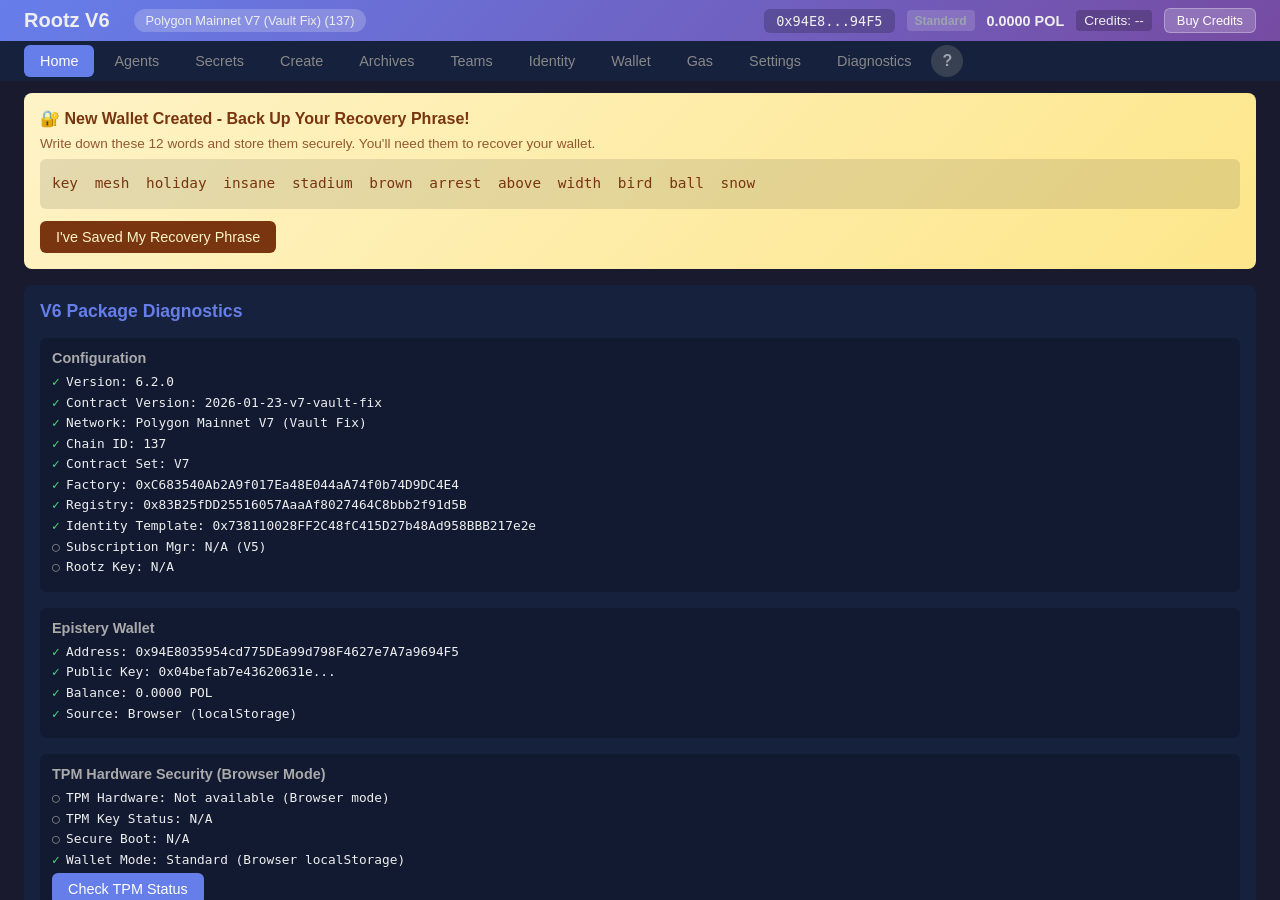
==== taskpane.html @ f6fe9cd7 "Initial deploy — Dashboard V6 build output Vite build from rootz-v6 monorepo. Static files for dashb" ====
<!DOCTYPE html>
<html lang="en">
<head>
  <meta charset="UTF-8">
  <meta name="viewport" content="width=device-width, initial-scale=1.0">
  <title>Rootz V6 Dashboard</title>
  <!-- Office.js for Word Add-in integration -->
  <script src="https://appsforoffice.microsoft.com/lib/1/hosted/office.js"></script>
  <script type="module" crossorigin src="./assets/index-DP-RvSxd.js"></script>
  <link rel="stylesheet" crossorigin href="./assets/index-CRIMobjy.css">
</head>
<body>
  <header id="header">
    <div class="header-content">
      <h1>Rootz V6</h1>
      <div id="network-badge" class="badge">Loading...</div>
      <div id="wallet-info">
        <span id="wallet-address">Not connected</span>
        <span id="wallet-source-badge" class="wallet-source-badge" title="Wallet security mode"></span>
        <span id="wallet-balance"></span>
        <span id="identity-address" class="identity-badge" title="Active Identity Contract"></span>
        <span id="registry-credits" class="registry-credits" title="Registry credits balance">Credits: --</span>
        <button id="buy-credits-btn" class="header-btn" title="Buy 100K credits">Buy Credits</button>
      </div>
    </div>
  </header>

  <nav id="nav">
    <button data-tab="home" class="active">Home</button>
    <button data-tab="agents">Agents</button>
    <button data-tab="secrets">Secrets</button>
    <button data-tab="create">Create</button>
    <button data-tab="archives">Archives</button>
    <button data-tab="teams">Teams</button>
    <button data-tab="identity">Identity</button>
    <button data-tab="wallet">Wallet</button>
    <button data-tab="gas">Gas</button>
    <button data-tab="settings">Settings</button>
    <button data-tab="diagnostics">Diagnostics</button>
    <button data-tab="help" class="help-nav-btn">?</button>
  </nav>

  <main id="content">
    <div id="loading">Initializing...</div>
  </main>

  <!-- Credit Purchase Modal -->
  <div id="credit-modal" class="modal" style="display: none;">
    <div class="modal-backdrop" onclick="document.getElementById('credit-modal').style.display='none'"></div>
    <div class="modal-content">
      <div class="modal-header">
        <h2>Purchase Credits</h2>
        <button class="modal-close" onclick="document.getElementById('credit-modal').style.display='none'">&times;</button>
      </div>
      <div class="modal-body">
        <div id="credit-modal-loading">Loading available tokens...</div>
        <div id="credit-modal-tokens" style="display: none;">
          <div class="token-selector">
            <label>Pay with:</label>
            <select id="credit-token-select">
              <option value="POL">POL (Native)</option>
            </select>
          </div>
          <div class="token-info" id="credit-token-info">
            <div class="token-rate">Rate: <span id="token-rate">--</span> credits per token</div>
            <div class="token-bonus">Bonus: <span id="token-bonus">0%</span></div>
          </div>
          <div class="amount-input">
            <label>Amount:</label>
            <input type="number" id="credit-amount" value="0.1" step="0.01" min="0.01" />
            <span id="credit-amount-symbol">POL</span>
          </div>
          <div class="preview-box" id="credit-preview">
            <div class="preview-row">
              <span>Base credits:</span>
              <span id="preview-base">--</span>
            </div>
            <div class="preview-row bonus">
              <span>Bonus credits:</span>
              <span id="preview-bonus">--</span>
            </div>
            <div class="preview-row total">
              <span>Total credits:</span>
              <span id="preview-total">--</span>
            </div>
          </div>
          <button id="credit-purchase-btn" class="primary full-width">Purchase Credits</button>
          <div id="credit-purchase-status" class="status-message"></div>
        </div>
      </div>
    </div>
  </div>

</body>
</html>
---- assets/index-CRIMobjy.css ----
*{box-sizing:border-box;margin:0;padding:0}html,body{height:100%;overflow:auto}body{font-family:-apple-system,BlinkMacSystemFont,Segoe UI,Roboto,sans-serif;background:#1a1a2e;color:#eee;display:flex;flex-direction:column}header{background:linear-gradient(135deg,#667eea,#764ba2);padding:.5rem 1.5rem;flex-shrink:0}.header-content{display:flex;align-items:center;gap:1.5rem;max-width:1600px;margin:0 auto}header h1{font-size:1.25rem;font-weight:600}.badge{background:#fff3;padding:.25rem .75rem;border-radius:12px;font-size:.8rem}#wallet-info{margin-left:auto;display:flex;gap:.75rem;align-items:center}#wallet-address{font-family:monospace;background:#0003;padding:.25rem .75rem;border-radius:6px;cursor:pointer;font-size:.85rem}#wallet-balance{font-weight:600;font-size:.9rem}.wallet-source-badge{font-size:.75rem;padding:.2rem .5rem;border-radius:4px;font-weight:600}.wallet-source-badge.tpm{background:linear-gradient(135deg,#059669,#10b981);color:#fff}.wallet-source-badge.standard{background:#ffffff26;color:#9ca3af}.identity-badge{display:none;font-size:.75rem;padding:.2rem .5rem;border-radius:4px;color:#818cf8;background:#6366f126;cursor:pointer}.identity-badge.active{display:inline}.registry-credits{font-size:.85rem;padding:.2rem .5rem;border-radius:4px;background:#0003}.registry-credits.has-credits{color:#34d399;background:#22c55e26}.registry-credits.no-credits{color:#fbbf24;background:#fbbf2426}.operating-mode-container{display:flex;align-items:center;gap:.5rem;padding:.25rem .75rem;background:#0003;border-radius:6px;margin-left:1rem}.mode-label{font-size:.75rem;color:#ffffffb3;white-space:nowrap}.mode-select{background:#ffffff26;border:1px solid rgba(255,255,255,.3);color:#fff;padding:.2rem .5rem;border-radius:4px;font-size:.8rem;cursor:pointer;min-width:150px}.mode-select:hover{background:#ffffff40}.mode-select option{background:#1e293b;color:#fff}.mode-notification{position:fixed;top:80px;left:50%;transform:translate(-50%);background:#3b82f6;color:#fff;padding:.75rem 1.5rem;border-radius:8px;font-size:.9rem;box-shadow:0 4px 12px #0000004d;z-index:1000;animation:slideDown .3s ease}.mode-notification.fade-out{opacity:0;transition:opacity .3s ease}@keyframes slideDown{0%{transform:translate(-50%) translateY(-20px);opacity:0}to{transform:translate(-50%) translateY(0);opacity:1}}.header-btn{background:#fff3;border:1px solid rgba(255,255,255,.3);color:#fff;padding:.25rem .75rem;border-radius:6px;cursor:pointer;font-size:.8rem;transition:all .2s}.header-btn:hover{background:#ffffff4d}.header-btn:disabled{opacity:.5;cursor:not-allowed}nav{background:#16213e;padding:.25rem 1.5rem;display:flex;gap:.25rem;flex-shrink:0}nav button{background:transparent;border:none;color:#888;padding:.5rem 1rem;cursor:pointer;border-radius:6px;font-size:.9rem;transition:all .2s}nav button:hover{background:#ffffff1a;color:#fff}nav button.active{background:#667eea;color:#fff}main{flex:1;overflow:auto;padding:.75rem 1.5rem}#loading{text-align:center;padding:2rem;color:#888}.secrets-split-view{display:flex;gap:1rem;height:100%;background:#16213e;border-radius:8px;overflow:hidden}.secrets-list-panel{width:340px;min-width:280px;display:flex;flex-direction:column;border-right:1px solid #333;flex-shrink:0}.secrets-list-header{padding:.75rem 1rem;border-bottom:1px solid #333;display:flex;justify-content:space-between;align-items:center;flex-shrink:0}.secrets-list-header h2{font-size:1rem;color:#667eea;margin:0}.secrets-list-header button{font-size:.75rem;padding:.25rem .5rem}.secrets-filter-bar{display:flex;gap:.4rem;padding:.5rem;border-bottom:1px solid rgba(255,255,255,.1);flex-wrap:wrap;align-items:center}.secrets-search-input{flex:1;min-width:120px;padding:.3rem .5rem;border-radius:4px;border:1px solid rgba(255,255,255,.2);background:#0000004d;color:#e0e0e0;font-size:.8rem}.secrets-search-input::placeholder{color:#fff6}.secrets-filter-select{padding:.3rem .4rem;border-radius:4px;border:1px solid rgba(255,255,255,.2);background:#0000004d;color:#e0e0e0;font-size:.75rem;max-width:130px}.secrets-checkbox-label{display:flex;align-items:center;gap:.25rem;font-size:.75rem;color:#ffffffb3;white-space:nowrap;cursor:pointer}.secrets-checkbox-label input[type=checkbox]{margin:0;cursor:pointer}.secret-row-date{color:#fff6;font-size:.7rem}.secrets-list{flex:1;overflow-y:auto;padding:.5rem}.secret-row{display:flex;align-items:center;padding:.5rem .75rem;margin-bottom:.25rem;background:#0003;border-radius:6px;cursor:pointer;transition:background .15s;gap:.75rem}.secret-row:hover{background:#667eea26}.secret-row.selected{background:#667eea40;border-left:3px solid #667eea}.secret-row-icon{font-size:1.25rem;flex-shrink:0}.secret-row-info{flex:1;min-width:0}.secret-row-name{font-weight:500;font-size:.9rem;white-space:nowrap;overflow:hidden;text-overflow:ellipsis}.secret-row-meta{font-size:.75rem;color:#888;display:flex;gap:.5rem;margin-top:.15rem}.secret-row-type{background:#667eea33;color:#667eea;padding:.1rem .4rem;border-radius:4px;font-size:.65rem;text-transform:uppercase}.secret-row-ipfs{color:#4ade80}.secret-row.team-secret{border-left:3px solid #8b5cf6}.team-badge{display:inline-block;background:linear-gradient(135deg,#8b5cf6,#a855f7);color:#fff;font-size:.6rem;font-weight:600;padding:.1rem .4rem;border-radius:3px;margin-left:.4rem;text-transform:uppercase;vertical-align:middle}.shared-by{color:#a78bfa;font-size:.65rem;margin-left:.3rem}.secret-row.archive-secret{border-left:3px solid #f59e0b}.archive-badge{display:inline-block;background:linear-gradient(135deg,#f59e0b,#d97706);color:#fff;font-size:.6rem;font-weight:600;padding:.1rem .4rem;border-radius:3px;margin-left:.4rem;text-transform:uppercase;vertical-align:middle}.secrets-list-section{margin-bottom:.5rem}.secrets-list-section-header{font-size:.7rem;color:#666;text-transform:uppercase;letter-spacing:.5px;padding:.5rem .5rem .25rem}.secret-detail-panel{flex:1;display:flex;flex-direction:column;overflow:hidden;min-width:0}.secrets-split-view.compact-mode .secrets-list-panel{width:100%;border-right:none}.secrets-split-view.compact-mode .secret-detail-panel,.secrets-split-view.compact-mode.detail-active .secrets-list-panel{display:none}.secrets-split-view.compact-mode.detail-active .secret-detail-panel{display:flex;width:100%}.back-to-list-btn{display:none;background:#667eea33;border:1px solid #667eea;color:#667eea;padding:.35rem .75rem;border-radius:4px;font-size:.75rem;cursor:pointer;margin-right:.5rem}.back-to-list-btn:hover{background:#667eea4d}.secrets-split-view.compact-mode.detail-active .back-to-list-btn{display:inline-flex;align-items:center;gap:.25rem}@media (max-width: 600px){.secrets-split-view{flex-direction:column}.secrets-split-view .secrets-list-panel{width:100%;border-right:none;border-bottom:1px solid #333}.secrets-split-view.detail-active .secrets-list-panel{display:none}.secrets-split-view.detail-active .secret-detail-panel{display:flex}.secrets-split-view.detail-active .back-to-list-btn{display:inline-flex}}.detail-placeholder{display:flex;align-items:center;justify-content:center;height:100%;color:#666;text-align:center;padding:2rem}.detail-placeholder p{font-size:.9rem}.detail-header{padding:.75rem 1rem;border-bottom:1px solid #333;display:flex;justify-content:space-between;align-items:center;flex-shrink:0;background:#0003}.detail-title{font-size:1.1rem;font-weight:600;white-space:nowrap;overflow:hidden;text-overflow:ellipsis}.detail-actions{display:flex;gap:.5rem;flex-shrink:0}.decrypt-btn{background:linear-gradient(135deg,#4ade80,#22c55e);color:#000;border:none;padding:.5rem 1rem;border-radius:6px;font-weight:600;cursor:pointer;font-size:.85rem;transition:transform .2s,box-shadow .2s}.decrypt-btn:hover{transform:translateY(-1px);box-shadow:0 3px 10px #4ade804d}.decrypt-btn:disabled{background:#555;color:#888;cursor:not-allowed;transform:none;box-shadow:none}.detail-content{flex:1;overflow-y:auto;padding:1rem}.decrypted-section{background:#0d0d14;border-radius:6px;margin-bottom:1rem}.decrypted-header{display:flex;justify-content:space-between;align-items:center;padding:.5rem .75rem;background:#4ade801a;border-radius:6px 6px 0 0;border-bottom:1px solid #333}.decrypted-header .status{color:#4ade80;font-size:.85rem}.decrypted-controls{display:flex;gap:.25rem}.decrypted-controls button{background:#ffffff1a;border:none;color:#ccc;padding:.25rem .5rem;border-radius:4px;cursor:pointer;font-size:.75rem;transition:background .15s}.decrypted-controls button:hover{background:#fff3}.decrypted-body{padding:.75rem;max-height:200px;overflow-y:auto;transition:filter .2s}.decrypted-body pre{font-family:SF Mono,Monaco,monospace;font-size:.8rem;white-space:pre-wrap;word-wrap:break-word;margin:0}.decrypted-body.blurred{filter:blur(6px)}.detail-info-grid{display:grid;grid-template-columns:repeat(2,1fr);gap:.5rem;margin-bottom:1rem}.detail-info-item{background:#0003;padding:.5rem .75rem;border-radius:4px}.detail-info-label{font-size:.7rem;color:#888;text-transform:uppercase;margin-bottom:.15rem}.detail-info-value{font-size:.8rem;font-family:monospace;word-break:break-all}.collapsible-section{margin-top:.75rem}.collapsible-header{display:flex;align-items:center;gap:.5rem;padding:.5rem;background:#0003;border-radius:4px;cursor:pointer;font-size:.8rem;color:#888;transition:background .15s}.collapsible-header:hover{background:#0000004d}.collapsible-header .icon{transition:transform .2s}.collapsible-header.open .icon{transform:rotate(90deg)}.collapsible-body{display:none;padding:.75rem;background:#00000026;border-radius:0 0 4px 4px;margin-top:1px}.collapsible-body.open{display:block}.collapsible-body pre{font-size:.7rem;max-height:150px;overflow-y:auto;white-space:pre-wrap;word-wrap:break-word}.team-members-list{display:flex;flex-direction:column;gap:.5rem}.team-member-item{display:flex;align-items:center;gap:.5rem;padding:.4rem .6rem;background:#4caf501a;border-radius:4px;border-left:3px solid #4CAF50}.team-member-item .member-icon{font-size:.9rem}.team-member-item .member-address{font-size:.75rem;color:#b8e6b8;background:transparent;padding:0}.empty-state{text-align:center;padding:2rem;color:#666}.create-secret-panel{background:#16213e;border-radius:8px;padding:1rem;height:100%;overflow-y:auto}.create-secret-panel h2{margin-bottom:1rem;color:#667eea;font-size:1.1rem}.secret-form{max-width:600px}.form-row{display:flex;gap:1rem;margin-bottom:.75rem}.form-row .form-group{flex:1;margin-bottom:0}.form-group{margin-bottom:.75rem}.form-group label{display:block;margin-bottom:.25rem;color:#ccc;font-weight:500;font-size:.85rem}.form-group input,.form-group select,.form-group textarea{width:100%;padding:.5rem;background:#0003;border:1px solid #333;border-radius:6px;color:#eee;font-size:.9rem;font-family:inherit}.form-group textarea{min-height:100px;resize:vertical}.form-group input:focus,.form-group select:focus,.form-group textarea:focus{outline:none;border-color:#667eea}.form-hint{display:block;margin-top:.25rem;color:#666;font-size:.75rem}.input-method-toggle{display:flex;gap:.25rem;margin-bottom:.5rem}.input-method-btn{background:#0003;border:1px solid #333;color:#888;padding:.35rem .75rem;border-radius:6px;cursor:pointer;font-size:.8rem;transition:all .2s}.input-method-btn:hover{border-color:#667eea;color:#ccc}.input-method-btn.active{background:#667eea33;border-color:#667eea;color:#667eea}.form-group input[type=file]{padding:.35rem;background:#0003;border:1px dashed #444;border-radius:6px;cursor:pointer}.form-group input[type=file]:hover{border-color:#667eea}.form-info{background:#667eea1a;border:1px solid rgba(102,126,234,.3);border-radius:6px;padding:.75rem;margin-bottom:1rem;font-size:.85rem}.form-info h4{color:#667eea;margin-bottom:.5rem;font-size:.9rem}.form-info ol{margin:0 0 .5rem 1.25rem;color:#aaa;font-size:.8rem}.form-info li{margin:.15rem 0}.cost-estimate{color:#fbbf24;font-size:.8rem;margin:0}.form-actions{display:flex;gap:.75rem;margin-top:1rem}.creation-progress{background:#0003;border-radius:6px;padding:.75rem;margin-bottom:1rem}.creation-progress.hidden{display:none}.progress-header{font-weight:600;margin-bottom:.5rem;color:#667eea;font-size:.9rem}.progress-steps{margin-bottom:.5rem}.progress-step{display:flex;align-items:center;gap:.4rem;padding:.15rem 0;font-size:.8rem}.progress-step.completed{color:#4ade80}.progress-step.in-progress{color:#667eea}.progress-step.failed{color:#f87171}.progress-step.pending{color:#666}.step-icon{width:1.25rem;text-align:center}.progress-bar{height:6px;background:#0000004d;border-radius:3px;overflow:hidden;margin-bottom:.5rem}.progress-fill{height:100%;background:linear-gradient(90deg,#667eea,#764ba2);transition:width .3s ease;width:0%}.progress-status{font-size:.8rem;color:#888}.creation-result{margin-bottom:1rem}.creation-result.hidden{display:none}.result-success{background:#4ade801a;border:1px solid rgba(74,222,128,.3);border-radius:6px;padding:1rem}.result-success h3{color:#4ade80;margin-bottom:.75rem;font-size:1rem}.result-details{font-size:.85rem}.result-item{display:flex;gap:.75rem;margin:.35rem 0}.result-label{color:#888;min-width:100px}.result-value{color:#ccc;font-family:monospace;word-break:break-all;font-size:.8rem}.result-value a{color:#667eea;text-decoration:none}.result-value a:hover{text-decoration:underline}.result-error{background:#f871711a;border:1px solid rgba(248,113,113,.3);border-radius:6px;padding:1rem}.result-error h3{color:#f87171;margin-bottom:.75rem;font-size:1rem}.error-message{color:#fca5a5;margin-bottom:.75rem;font-size:.85rem}.diagnostics-panel{background:#16213e;border-radius:8px;padding:1rem;height:100%;overflow-y:auto}.diagnostics-panel h2{margin-bottom:1rem;color:#667eea;font-size:1.1rem}.test-section{margin-bottom:1rem;padding:.75rem;background:#0003;border-radius:6px}.test-section h3{margin-bottom:.5rem;font-size:.9rem;color:#aaa}.test-result{display:flex;align-items:center;gap:.4rem;margin:.35rem 0;font-family:monospace;font-size:.8rem}.test-result.pass:before{content:"✓";color:#4ade80}.test-result.fail:before{content:"✗";color:#f87171}.test-result.pending:before{content:"○";color:#888}button.primary{background:#667eea;color:#fff;border:none;padding:.5rem 1rem;border-radius:6px;cursor:pointer;font-size:.9rem}button.primary:hover{background:#5a6fd6}button.primary:disabled{background:#444;cursor:not-allowed}button.secondary{background:transparent;border:1px solid #667eea;color:#667eea;padding:.5rem 1rem;border-radius:6px;cursor:pointer;font-size:.9rem}button.secondary:hover{background:#667eea1a}.mnemonic-backup{background:linear-gradient(135deg,#fef3c7,#fde68a);color:#78350f;padding:1rem;border-radius:8px;margin-bottom:1rem}.mnemonic-backup h3{margin-bottom:.5rem;font-size:1rem}.mnemonic-backup p{margin-bottom:.5rem;opacity:.8;font-size:.85rem}.mnemonic-words{background:#0000001a;padding:.75rem;border-radius:6px;font-family:monospace;font-size:.9rem;word-spacing:.5rem;line-height:1.8;margin-bottom:.75rem}.mnemonic-backup button{background:#78350f;color:#fef3c7}.error{background:#7f1d1d;color:#fca5a5;padding:1rem;border-radius:8px;font-family:monospace;white-space:pre-wrap;font-size:.85rem}.mono{font-family:SF Mono,Monaco,Inconsolata,Roboto Mono,monospace}.loading{text-align:center;padding:1.5rem;color:#888}.truncate{overflow:hidden;text-overflow:ellipsis;white-space:nowrap}.notes-section{margin-top:1rem;border-top:1px solid #333;padding-top:1rem}.notes-header{display:flex;justify-content:space-between;align-items:center;margin-bottom:.75rem}.notes-header h3{font-size:.95rem;color:#667eea;margin:0}.notes-header-actions{display:flex;gap:.5rem}.notes-header-actions button{font-size:.75rem;padding:.25rem .5rem}.notes-list{max-height:300px;overflow-y:auto}.note-item{background:#0003;border-radius:6px;padding:.75rem;margin-bottom:.5rem;border-left:3px solid #667eea}.note-item-header{display:flex;justify-content:space-between;align-items:center;margin-bottom:.5rem}.note-item-meta{font-size:.7rem;color:#888}.note-item-author{font-family:monospace;font-size:.7rem;color:#667eea}.note-item-content{font-size:.85rem;line-height:1.4;white-space:pre-wrap;word-break:break-word}.note-item-files{margin-top:.5rem;padding-top:.5rem;border-top:1px solid #333}.note-file{display:flex;align-items:center;gap:.5rem;font-size:.75rem;color:#4ade80;padding:.25rem 0}.note-file-icon{font-size:.9rem}.add-note-form{background:#0003;border-radius:6px;padding:.75rem;margin-bottom:.75rem}.add-note-form.hidden{display:none}.add-note-form textarea{width:100%;min-height:80px;padding:.5rem;background:#0003;border:1px solid #333;border-radius:6px;color:#eee;font-size:.85rem;font-family:inherit;resize:vertical;margin-bottom:.5rem}.add-note-form textarea:focus{outline:none;border-color:#667eea}.add-note-actions{display:flex;gap:.5rem;justify-content:flex-end}.add-note-actions button{font-size:.8rem;padding:.35rem .75rem}.file-upload-section{margin:.5rem 0}.file-upload-label{display:inline-flex;align-items:center;gap:.35rem;padding:.35rem .75rem;background:#ffffff0d;border:1px dashed #555;border-radius:4px;cursor:pointer;font-size:.8rem;color:#888;transition:all .2s}.file-upload-label:hover{border-color:#667eea;color:#fff;background:#667eea1a}.file-upload-icon{font-size:1rem}.selected-file-info{display:flex;align-items:center;gap:.5rem;margin-top:.35rem;padding:.35rem .5rem;background:#667eea26;border-radius:4px;font-size:.75rem}.selected-file-info.hidden{display:none}.selected-file-name{color:#fff;font-weight:500}.selected-file-size{color:#888}.remove-file-btn{background:none;border:none;color:#f87171;cursor:pointer;padding:0 .25rem;font-size:.9rem;margin-left:auto}.remove-file-btn:hover{color:#f44}.note-file-link{display:flex;align-items:center;gap:.35rem;padding:.35rem .5rem;background:#667eea1a;border-radius:4px;text-decoration:none;color:inherit;transition:all .2s;margin-bottom:.25rem}.note-file-link:hover{background:#667eea33}.note-file-name{color:#fff;font-size:.8rem}.note-file-size{color:#888;font-size:.7rem}.note-file-download{margin-left:auto;color:#667eea;font-size:.9rem}.note-file-description{font-size:.7rem;color:#888;padding-left:1.5rem;margin-bottom:.25rem}.note-item.file-only{border-left:2px solid #667eea}.file-only-badge{background:#667eea33;color:#667eea;padding:.1rem .35rem;border-radius:3px;font-size:.65rem;margin-left:.5rem}.note-item.document-revision{border-left:3px solid #10b981;background:#10b98114}.revision-badge{background:#10b981;color:#000;padding:.15rem .4rem;border-radius:3px;font-size:.65rem;font-weight:600;margin-right:.5rem}.document-revision-info{margin:.5rem 0}.doc-rev-title{font-size:.85rem;font-weight:500;color:#e5e5e5;margin-bottom:.25rem}.doc-rev-details{font-size:.7rem;color:#888;display:flex;gap:.75rem}.document-revision-actions{display:flex;gap:.5rem;margin-top:.5rem}.doc-rev-view-btn,.doc-rev-download-btn{font-size:.7rem;padding:.3rem .6rem;border-radius:4px;cursor:pointer}.doc-rev-view-btn{background:#667eea33;border:1px solid #667eea;color:#667eea}.doc-rev-view-btn:hover{background:#667eea4d}.doc-rev-download-btn{background:#10b981;border:none;color:#000;font-weight:500}.doc-rev-download-btn:hover{background:#059669}.doc-rev-download-btn:disabled{background:#666;color:#999;cursor:not-allowed}.notes-loading{text-align:center;padding:1rem;color:#888;font-size:.85rem}.notes-empty{text-align:center;padding:1rem;color:#666;font-size:.85rem;background:#0000001a;border-radius:6px}.keyvault-info{background:#667eea1a;border:1px solid rgba(102,126,234,.2);border-radius:6px;padding:.5rem .75rem;margin-bottom:.75rem;font-size:.75rem}.keyvault-info-row{display:flex;justify-content:space-between;gap:1rem;color:#aaa}.keyvault-info-label{color:#667eea}.keyvault-selector{display:flex;align-items:center;gap:.5rem;margin-bottom:.5rem;padding-bottom:.5rem;border-bottom:1px solid rgba(102,126,234,.2)}.keyvault-selector-label{color:#667eea;font-weight:500}.keyvault-select{flex:1;background:#0000004d;border:1px solid rgba(102,126,234,.3);border-radius:4px;padding:.25rem .5rem;font-size:.7rem;color:#fff;cursor:pointer}.keyvault-select:hover{border-color:#667eea80}.keyvault-select:focus{outline:none;border-color:#667eea;box-shadow:0 0 0 2px #667eea33}.keyvault-select option{background:#1a1a2e;color:#fff}.keyvault-count{background:#667eea33;color:#667eea;font-size:.65rem;padding:.15rem .4rem;border-radius:10px;white-space:nowrap}.credit-balance-row{align-items:center;margin-top:.25rem;padding-top:.25rem;border-top:1px dashed rgba(102,126,234,.15)}.credit-balance{font-family:monospace;font-weight:500}.credit-balance.credit-ok{color:#34d399}.credit-balance.credit-warning{color:#fbbf24}.credit-balance.credit-low{color:#f87171}.fund-keyvault-btn{background:#22c55e33;color:#22c55e;border:1px solid rgba(34,197,94,.3);border-radius:4px;padding:.1rem .4rem;font-size:.75rem;font-weight:700;cursor:pointer;transition:all .2s ease;margin-left:.5rem}.fund-keyvault-btn:hover{background:#22c55e4d;border-color:#22c55e80}.fund-keyvault-btn:disabled{opacity:.5;cursor:not-allowed}.fund-secret-btn{background:#3b82f633;color:#3b82f6;border-color:#3b82f64d;margin-left:.25rem}.fund-secret-btn:hover{background:#3b82f64d;border-color:#3b82f680}.fund-vault-btn{background:#f9731633;color:#f97316;border-color:#f973164d;margin-left:.25rem}.fund-vault-btn:hover{background:#f973164d;border-color:#f9731680}.create-keyvault-section{text-align:center;padding:1rem;background:#0000001a;border-radius:6px}.create-keyvault-section p{margin-bottom:.75rem;color:#888;font-size:.85rem}.note-version-badge{background:#4ade8033;color:#4ade80;font-size:.65rem;padding:.1rem .4rem;border-radius:4px}.encrypt-file-option{margin-top:.5rem;padding:.5rem;background:#667eea1a;border-radius:6px;border:1px dashed rgba(102,126,234,.3)}.encrypt-file-option.hidden{display:none}.encrypt-checkbox-label{display:flex;align-items:center;gap:.5rem;cursor:pointer;font-size:.85rem;color:#ccc}.encrypt-checkbox-label input[type=checkbox]{width:auto;margin:0;cursor:pointer}.encrypt-checkbox-text{color:#667eea}.encrypt-help{display:inline-flex;align-items:center;justify-content:center;width:16px;height:16px;background:#667eea33;border-radius:50%;font-size:.65rem;color:#667eea;cursor:help}.note-file-link.encrypted{background:#eab30826;border:1px solid rgba(234,179,8,.3)}.note-file-link.encrypted:hover{background:#eab30840}.note-file-encrypted-badge{background:#eab3084d;color:#eab308;font-size:.6rem;padding:.1rem .3rem;border-radius:3px;margin-left:.25rem}.note-file-decrypt{margin-left:auto;color:#eab308;font-size:.75rem}.note-file-link.decrypting{opacity:.7;pointer-events:none}.note-file-link.decrypting .note-file-decrypt{animation:pulse 1s infinite}@keyframes pulse{0%,to{opacity:1}50%{opacity:.4}}.share-btn{background:linear-gradient(135deg,#7c3aed,#5b21b6);color:#fff;border:none;padding:.5rem 1rem;border-radius:.5rem;cursor:pointer;font-size:.875rem;font-weight:500;transition:all .2s}.share-btn:hover{background:linear-gradient(135deg,#8b5cf6,#6d28d9);transform:translateY(-1px)}.link-share-btn{background:linear-gradient(135deg,#0891b2,#0e7490);color:#fff;border:none;padding:.5rem 1rem;border-radius:.5rem;cursor:pointer;font-size:.875rem;font-weight:500;transition:all .2s}.link-share-btn:hover{background:linear-gradient(135deg,#06b6d4,#0891b2);transform:translateY(-1px)}.link-share-btn:disabled{opacity:.6;cursor:not-allowed;transform:none}.modal-overlay{position:fixed;top:0;left:0;right:0;bottom:0;background:#000000b3;display:flex;align-items:center;justify-content:center;z-index:1000;-webkit-backdrop-filter:blur(4px);backdrop-filter:blur(4px)}.modal-content{background:#1e1e2e;border-radius:1rem;max-width:500px;width:90%;max-height:80vh;overflow-y:auto;box-shadow:0 25px 50px -12px #00000080;border:1px solid rgba(255,255,255,.1)}.modal-header{display:flex;justify-content:space-between;align-items:center;padding:1.25rem 1.5rem;border-bottom:1px solid rgba(255,255,255,.1)}.modal-header h2{margin:0;font-size:1.25rem;color:#f3f4f6}.close-modal{background:none;border:none;color:#9ca3af;font-size:1.5rem;cursor:pointer;padding:0;line-height:1}.close-modal:hover{color:#f3f4f6}.share-secret-name{color:#f3f4f6;margin-bottom:.5rem}.share-description{color:#9ca3af;font-size:.875rem;margin-bottom:1.5rem}.share-form label{display:block;color:#d1d5db;font-size:.875rem;margin-bottom:.5rem;margin-top:1rem}.share-form label:first-child{margin-top:0}.share-form input[type=text]{width:100%;padding:.75rem;background:#2d2d3d;border:1px solid #4a4a5a;border-radius:.5rem;color:#f3f4f6;font-family:monospace;font-size:.875rem}.share-form input[type=text]:focus{outline:none;border-color:#7c3aed;box-shadow:0 0 0 2px #7c3aed33}.share-form .hint{color:#6b7280;font-size:.75rem;margin-top:.5rem}.share-options{margin-top:1.25rem;padding:1rem;background:#2d2d3d;border-radius:.5rem}.share-options label{display:flex;align-items:center;gap:.5rem;cursor:pointer;margin:0}.share-options input[type=checkbox]{width:1rem;height:1rem;accent-color:#7c3aed}.write-expiration{margin-top:1rem;padding-top:1rem;border-top:1px solid rgba(255,255,255,.1)}.write-expiration label{display:block;font-size:.875rem;color:#aaa;margin-bottom:.5rem}.write-expiration select{width:100%;padding:.5rem .75rem;background:#1a1a2e;border:1px solid #444;border-radius:.375rem;color:#eee;font-size:.875rem;cursor:pointer}.write-expiration select:focus{border-color:#7c3aed;outline:none}.share-status{margin-top:1.5rem}.share-status .pending{color:#fbbf24;font-size:.875rem}.share-status .success{color:#22c55e}.share-status .error{color:#ef4444}.share-result{background:#2d2d3d;border-radius:.5rem;padding:1rem}.share-result ol{margin:.75rem 0;padding-left:1.5rem;color:#d1d5db;font-size:.875rem}.share-result li{margin-bottom:.5rem}.invite-json{background:#1a1a2a;padding:.75rem;border-radius:.375rem;font-size:.75rem;overflow-x:auto;color:#9ca3af;margin:.75rem 0}.modal-footer{display:flex;gap:1rem;justify-content:flex-end;padding:1rem 1.5rem;border-top:1px solid rgba(255,255,255,.1)}.modal-footer button{padding:.625rem 1.25rem;border-radius:.5rem;font-size:.875rem;font-weight:500;cursor:pointer;transition:all .2s}.modal-footer .secondary{background:transparent;border:1px solid #4a4a5a;color:#d1d5db}.modal-footer .secondary:hover{background:#2d2d3d}.modal-footer .primary{background:linear-gradient(135deg,#7c3aed,#5b21b6);border:none;color:#fff}.modal-footer .primary:hover{background:linear-gradient(135deg,#8b5cf6,#6d28d9)}.modal-footer .primary:disabled{opacity:.5;cursor:not-allowed}.teams-panel{padding:1rem;max-width:900px;height:100%;overflow-y:auto}.teams-panel h2{color:#f3f4f6;margin-bottom:.5rem}.teams-panel .subtitle{color:#9ca3af;margin-bottom:2rem}.teams-section{background:#1e1e2e;border-radius:.75rem;padding:1.25rem;margin-bottom:1.5rem;border:1px solid rgba(255,255,255,.05)}.teams-section h3{color:#f3f4f6;font-size:1rem;margin:0 0 .5rem}.teams-section .section-hint{color:#6b7280;font-size:.8rem;margin:0 0 1rem}.teams-section .placeholder{color:#6b7280;font-style:italic;font-size:.875rem}.teams-section .stats{color:#9ca3af;font-size:.8rem;margin-top:.5rem}.teams-section .hint{color:#6b7280;font-size:.75rem;margin-top:.25rem}.teams-section.collapsible .section-header{display:flex;justify-content:space-between;align-items:center;cursor:pointer;-webkit-user-select:none;user-select:none}.teams-section.collapsible .section-header h3{margin:0}.teams-section.collapsible .toggle-icon{color:#6b7280;font-size:.75rem}.teams-section .section-content{margin-top:1rem}.teams-section .section-content.hidden{display:none}.teams-section .test-group{margin-bottom:1rem;padding:1rem;background:#2d2d3d;border-radius:.5rem}.teams-section .test-group:last-child{margin-bottom:0}.teams-section .test-group p{color:#9ca3af;font-size:.875rem;margin:0 0 .75rem}.team-secret-item{display:flex;align-items:center;gap:1rem;padding:.75rem;background:#2d2d3d;border-radius:.5rem;margin-bottom:.5rem}.team-secret-item .secret-name{color:#f3f4f6;font-weight:500;flex:1}.team-secret-item .secret-role{color:#22c55e;font-size:.75rem;background:#22c55e1a;padding:.25rem .5rem;border-radius:.25rem}.team-secret-item .secret-owner{color:#6b7280;font-size:.75rem;font-family:monospace}.pending-keys-section{margin-bottom:1rem}.pending-keys-section h4{color:#f3f4f6;font-size:.9rem;margin:0 0 .5rem}.response-item,.keys-item{display:flex;align-items:center;justify-content:space-between;gap:1rem;padding:.75rem;background:#2d2d3d;border-radius:.5rem;margin-bottom:.5rem}.response-info,.keys-info{display:flex;flex-direction:column;gap:.25rem;flex:1;min-width:0}.response-from,.keys-from{color:#f3f4f6;font-size:.85rem}.response-secret,.keys-secret{color:#6b7280;font-size:.75rem;font-family:monospace}.send-keys-btn,.decrypt-keys-btn{flex-shrink:0}.identity-panel{padding:1rem;max-width:800px;margin:0 auto;height:100%;overflow-y:auto}.identity-panel h2{color:#a78bfa;margin-bottom:1.5rem}.identity-panel .identity-section{background:#1e1e2e;border-radius:.75rem;padding:1.25rem;margin-bottom:1.5rem;border:1px solid rgba(124,58,237,.2)}.identity-panel .identity-section h3{color:#f3f4f6;font-size:1rem;margin:0 0 1rem;padding-bottom:.5rem;border-bottom:1px solid rgba(124,58,237,.1)}.identity-panel .identity-section h4{color:#9ca3af;font-size:.9rem;margin:1.5rem 0 .75rem}.identity-selector-section{background:linear-gradient(135deg,#7c3aed1a,#8b5cf60d)!important;border:1px solid rgba(124,58,237,.3)!important}.identity-selector-section h3{color:#a78bfa!important}.identity-dropdown{width:100%;padding:.75rem 1rem;background:#2d2d3d;border:1px solid rgba(124,58,237,.3);border-radius:.5rem;color:#f3f4f6;font-size:.875rem;font-family:JetBrains Mono,monospace;cursor:pointer;transition:border-color .2s,box-shadow .2s}.identity-dropdown:hover{border-color:#7c3aed80}.identity-dropdown:focus{outline:none;border-color:#a78bfa;box-shadow:0 0 0 3px #a78bfa26}.identity-dropdown option{background:#2d2d3d;color:#f3f4f6;padding:.5rem}#identity-selector-status{margin-top:.75rem}#identity-selector-status .success{color:#10b981;font-size:.875rem;padding:.5rem;background:#10b9811a;border-radius:.25rem}.identity-info{background:#2d2d3d;border-radius:.5rem;padding:1rem}.identity-info .identity-address,.identity-info .identity-creator,.identity-info .identity-stats{margin-bottom:.5rem;font-size:.875rem}.identity-info .identity-address code{background:#1a1a2a;padding:.25rem .5rem;border-radius:.25rem;font-size:.75rem;color:#a78bfa}.rivet-card{background:#2d2d3d;padding:1rem;border-radius:.5rem;margin-bottom:.75rem;border-left:4px solid #22c55e}.rivet-card.inactive{border-left-color:#facc15;opacity:.7}.rivet-card.current-device{border-left-color:#a78bfa;background:linear-gradient(135deg,#2d2d3d,#3d2d4d)}.rivet-card .rivet-name{font-weight:600;font-size:1rem;color:#f3f4f6;margin-bottom:.25rem}.rivet-card .rivet-address{font-family:monospace;font-size:.75rem;color:#9ca3af;margin-bottom:.5rem}.rivet-card .rivet-address code{background:#1a1a2a;padding:.25rem .5rem;border-radius:.25rem}.rivet-card .rivet-meta{font-size:.75rem;color:#6b7280;margin-bottom:.5rem}.rivet-card .rivet-note{font-size:.75rem;color:#6b7280;font-style:italic;margin:0}.remove-rivet-btn{background:transparent;border:1px solid #f87171;color:#f87171;padding:.375rem .75rem;border-radius:.375rem;cursor:pointer;font-size:.75rem;transition:all .2s}.remove-rivet-btn:hover{background:#f87171;color:#fff}#identity-console{background:#1a1a2a;color:#22c55e;font-family:monospace;font-size:.8rem;padding:1rem;border-radius:.5rem;max-height:200px;overflow-y:auto;min-height:100px}#identity-console div{margin-bottom:.25rem;line-height:1.4}.teams-section .identity-section{background:linear-gradient(135deg,#1e1e2e,#2d2d3d);border:1px solid rgba(124,58,237,.2)}.identity-row{display:flex;align-items:center;gap:.75rem;margin-bottom:.75rem}.identity-row:last-child{margin-bottom:0}.identity-row label{color:#9ca3af;font-size:.8rem;min-width:80px}.identity-row code{flex:1;background:#1a1a2a;padding:.5rem .75rem;border-radius:.375rem;font-size:.75rem;color:#22c55e;overflow:hidden;text-overflow:ellipsis;white-space:nowrap}.identity-row code.pubkey{font-size:.65rem;color:#a78bfa}.copy-btn{background:transparent;border:1px solid #4a4a5a;color:#9ca3af;padding:.375rem .5rem;border-radius:.375rem;cursor:pointer;font-size:.75rem;transition:all .2s}.copy-btn:hover{background:#4a4a5a;color:#f3f4f6}.watch-secret-input{display:flex;gap:.5rem;margin-bottom:.5rem}.watch-secret-input input{flex:1;background:#2d2d3d;border:1px solid #4a4a5a;border-radius:.375rem;padding:.5rem .75rem;color:#f3f4f6;font-family:monospace;font-size:.8rem}.watch-secret-input input:focus{outline:none;border-color:#7c3aed}.watch-result{padding:.5rem 0}.watch-result p{margin:0;font-size:.85rem}.watch-result .error{color:#f87171}.watch-result .success{color:#22c55e}.watch-result .pending{color:#facc15}.watch-result .info{color:#9ca3af}.invite-item{background:#2d2d3d;border:1px solid #4a4a5a;border-radius:.5rem;padding:1rem;margin-bottom:.75rem}.invite-item:last-child{margin-bottom:0}.invite-header{display:flex;justify-content:space-between;align-items:center;margin-bottom:.75rem}.invite-type{font-weight:600;color:#a78bfa}.invite-time{font-size:.75rem;color:#9ca3af}.invite-details{margin-bottom:1rem}.invite-row{display:flex;align-items:center;gap:.5rem;margin-bottom:.5rem;font-size:.85rem}.invite-row:last-child{margin-bottom:0}.invite-row label{color:#9ca3af;min-width:60px}.invite-row code{background:#1a1a2a;padding:.25rem .5rem;border-radius:.25rem;font-size:.75rem;color:#22c55e}.invite-actions{display:flex;gap:.75rem}.invite-actions button{flex:1;padding:.5rem 1rem;border-radius:.375rem;font-size:.85rem;cursor:pointer;transition:all .2s}.accept-invite-btn{background:linear-gradient(135deg,#22c55e,#16a34a);border:none;color:#fff}.accept-invite-btn:hover{transform:translateY(-1px);box-shadow:0 4px 12px #22c55e4d}.reject-invite-btn{background:transparent;border:1px solid #f87171;color:#f87171}.reject-invite-btn:hover{background:#f87171;color:#fff}.json-preview{background:#1a1a2a;border-radius:.5rem;padding:1rem;font-family:monospace;font-size:.75rem;overflow-x:auto;max-height:200px;color:#22c55e;white-space:pre-wrap;word-break:break-all}.modal{position:fixed;top:0;left:0;width:100%;height:100%;z-index:1000;display:flex;align-items:center;justify-content:center}.modal-backdrop{position:absolute;top:0;left:0;width:100%;height:100%;background:#000000b3}.modal-content{position:relative;background:#1e1e2e;border-radius:1rem;width:90%;max-width:480px;max-height:90vh;overflow-y:auto;box-shadow:0 20px 60px #00000080;border:1px solid rgba(255,255,255,.1)}.modal-header{display:flex;justify-content:space-between;align-items:center;padding:1.25rem 1.5rem;border-bottom:1px solid rgba(255,255,255,.1);background:linear-gradient(135deg,#667eea,#764ba2);border-radius:1rem 1rem 0 0}.modal-header h2{margin:0;font-size:1.25rem;font-weight:600}.modal-close{background:none;border:none;color:#fff;font-size:1.75rem;cursor:pointer;opacity:.8;line-height:1}.modal-close:hover{opacity:1}.modal-body{padding:1.5rem}.token-selector{margin-bottom:1.25rem}.token-selector label{display:block;font-size:.85rem;color:#aaa;margin-bottom:.5rem}.token-selector select{width:100%;padding:.75rem 1rem;font-size:1rem;background:#2a2a3e;border:1px solid rgba(255,255,255,.1);border-radius:.5rem;color:#fff;cursor:pointer}.token-selector select:focus{outline:none;border-color:#667eea}.token-info{display:flex;gap:1.5rem;padding:.75rem 1rem;background:#667eea1a;border-radius:.5rem;margin-bottom:1.25rem;font-size:.9rem}.token-rate,.token-bonus{color:#aaa}.token-rate span,.token-bonus span{color:#22c55e;font-weight:600}.amount-input{margin-bottom:1.25rem}.amount-input label{display:block;font-size:.85rem;color:#aaa;margin-bottom:.5rem}.amount-input input{width:calc(100% - 60px);padding:.75rem 1rem;font-size:1.25rem;background:#2a2a3e;border:1px solid rgba(255,255,255,.1);border-radius:.5rem 0 0 .5rem;color:#fff}.amount-input input:focus{outline:none;border-color:#667eea}.amount-input span{display:inline-block;width:60px;padding:.75rem .5rem;font-size:1rem;background:#3a3a4e;border:1px solid rgba(255,255,255,.1);border-left:none;border-radius:0 .5rem .5rem 0;text-align:center;color:#aaa}.preview-box{background:#2a2a3e;border-radius:.5rem;padding:1rem;margin-bottom:1.25rem}.preview-row{display:flex;justify-content:space-between;padding:.5rem 0;font-size:.9rem;color:#aaa}.preview-row span:last-child{color:#fff;font-weight:500}.preview-row.bonus span:last-child{color:#22c55e}.preview-row.total{border-top:1px solid rgba(255,255,255,.1);margin-top:.5rem;padding-top:.75rem;font-size:1.1rem}.preview-row.total span:last-child{color:#667eea;font-weight:700}.full-width{width:100%;padding:1rem;font-size:1rem}.status-message{margin-top:1rem;padding:.75rem 1rem;border-radius:.5rem;font-size:.9rem;text-align:center}.status-message.success{background:#22c55e33;color:#22c55e;border:1px solid rgba(34,197,94,.3)}.status-message.error{background:#ef444433;color:#ef4444;border:1px solid rgba(239,68,68,.3)}.status-message.pending{background:#eab30833;color:#eab308;border:1px solid rgba(234,179,8,.3)}.status-message.info{background:#3b82f633;color:#60a5fa;border:1px solid rgba(59,130,246,.3)}.status-message:empty{display:none}.success-details{text-align:left}.success-details p{margin:.25rem 0}.success-details code{background:#0000004d;padding:.1rem .4rem;border-radius:3px;font-family:monospace;font-size:.85rem}.success-details .warning-note{color:#fbbf24;font-size:.8rem;font-style:italic;margin-top:.5rem}.error-details{text-align:left}.error-details p{margin:.25rem 0}.error-details code{background:#0000004d;padding:.1rem .4rem;border-radius:3px;font-family:monospace;font-size:.85rem}.section-description{color:#9ca3af;font-size:.85rem;margin-bottom:1rem;line-height:1.5}.key-status{padding:.75rem 1rem;border-radius:.5rem;margin-bottom:1rem;font-size:.9rem}.key-status.success{background:#22c55e26;border:1px solid rgba(34,197,94,.3);color:#22c55e}.key-status.warning{background:#eab30826;border:1px solid rgba(234,179,8,.3);color:#eab308}.pubkey-preview{display:block;margin-top:.5rem;font-size:.75rem;background:#0003;padding:.375rem .5rem;border-radius:.25rem;color:#a78bfa}.device-key-card{background:#2d2d3d;padding:.75rem 1rem;border-radius:.5rem;margin-bottom:.5rem;border-left:3px solid #4a4a5a}.device-key-card.current-device{border-left-color:#a78bfa;background:linear-gradient(135deg,#2d2d3d,#3d2d4d)}.device-key-card .device-name{font-weight:600;font-size:.9rem;color:#f3f4f6;margin-bottom:.25rem}.device-key-card .device-address{font-family:monospace;font-size:.75rem;color:#9ca3af;margin-bottom:.375rem}.device-key-card .device-address code{background:#1a1a2a;padding:.25rem .5rem;border-radius:.25rem}.device-key-card .device-key-status{font-size:.75rem}.device-key-card .key-registered{color:#22c55e}.device-key-card .key-missing{color:#fbbf24}.gas-preview{background:#16213e;border:1px solid rgba(102,126,234,.3);border-radius:8px;padding:1rem;margin-bottom:1rem}.gas-preview.hidden{display:none}.gas-preview h4{color:#667eea;margin:0 0 .75rem;font-size:.95rem}.gas-preview-loading{color:#888;font-size:.85rem;text-align:center;padding:.5rem}.gas-preview-success{font-size:.85rem}.gas-preview-error{background:#f871711a;border:1px solid rgba(248,113,113,.3);border-radius:6px;padding:.75rem}.gas-preview-error .error-icon{font-size:1.2rem;margin-right:.5rem}.gas-preview-error .error-message{color:#f87171}.gas-preview-error .blockers-list{margin:.5rem 0 0 1.5rem;padding:0;color:#fca5a5;font-size:.8rem}.gas-preview-refresh{display:flex;align-items:center;gap:.75rem;margin-top:.75rem;padding-top:.75rem;border-top:1px solid rgba(255,255,255,.1)}.gas-preview-refresh button{padding:.4rem .8rem;font-size:.8rem}.gas-preview-refresh .refresh-hint{color:#888;font-size:.75rem;font-style:italic}.gas-alert{display:flex;align-items:flex-start;gap:.75rem;padding:.75rem;border-radius:6px;margin-bottom:.75rem}.gas-alert .alert-icon{font-size:1.5rem;flex-shrink:0}.gas-alert .alert-content{flex:1}.gas-alert .alert-content strong{display:block;margin-bottom:.25rem}.gas-alert .alert-content p{margin:.25rem 0;font-size:.85rem}.gas-alert-warning{background:#fbbf2426;border:1px solid rgba(251,191,36,.4)}.gas-alert-warning strong{color:#fbbf24}.gas-alert-warning p{color:#fcd34d}.gas-alert-critical{background:#ef444433;border:1px solid rgba(239,68,68,.5)}.gas-alert-critical strong{color:#ef4444}.gas-alert-critical p{color:#fca5a5}.gas-value.gas-high{color:#ef4444!important;font-weight:600}.cost-summary{background:#0003;border-radius:6px;padding:.75rem;margin-bottom:.75rem}.cost-row{display:flex;justify-content:space-between;padding:.25rem 0;color:#aaa}.cost-row .cost-value{font-family:monospace;color:#fff}.cost-row.cost-total{border-top:1px solid #333;margin-top:.25rem;padding-top:.5rem;font-weight:600}.cost-row.cost-total .cost-label{color:#667eea}.cost-row.cost-total .cost-value{color:#4ade80}.gas-details{background:#0000001a;border-radius:4px;padding:.5rem .75rem;margin-bottom:.5rem}.gas-row{display:flex;justify-content:space-between;padding:.15rem 0;font-size:.8rem;color:#888}.gas-row .gas-value{font-family:monospace;color:#aaa}.balance-info{display:flex;justify-content:space-between;align-items:center;padding:.5rem .75rem;background:#0003;border-radius:4px;font-size:.8rem;color:#888}.balance-info .balance-ok{color:#4ade80;font-weight:500}.balance-info .balance-error{color:#f87171;font-weight:500}.warnings-list{margin-top:.5rem;padding:.5rem;background:#fbbf241a;border-radius:4px;border-left:3px solid #fbbf24}.warnings-list .warning{display:block;color:#fbbf24;font-size:.75rem;margin-bottom:.25rem}.warnings-list .warning:last-child{margin-bottom:0}.transactions-panel{padding:1rem;max-width:600px;margin:0 auto}.transactions-panel h3{color:#a78bfa;margin-bottom:1.5rem;font-size:1.1rem}.transactions-panel .tx-section{background:#1e1e2e;border-radius:.75rem;padding:1rem;margin-bottom:1rem;border:1px solid rgba(124,58,237,.2)}.transactions-panel .tx-section h4{color:#f3f4f6;font-size:.9rem;margin:0 0 .75rem}.gas-prices{display:flex;gap:1rem;justify-content:space-around;margin-bottom:.5rem}.gas-tier{text-align:center;padding:.5rem 1rem;background:#2d2d3d;border-radius:.5rem;min-width:80px}.gas-tier.highlight{background:#7c3aed33;border:1px solid rgba(124,58,237,.4)}.gas-tier .tier-name{display:block;font-size:.75rem;color:#9ca3af;margin-bottom:.25rem}.gas-tier .tier-price{display:block;font-size:1rem;font-weight:600;color:#f3f4f6}.tx-form{display:flex;gap:.5rem;align-items:center;flex-wrap:wrap}.tx-form label{font-size:.85rem;color:#9ca3af}.tx-form input[type=number]{background:#2d2d3d;border:1px solid #4a4a5a;border-radius:.375rem;padding:.5rem;color:#f3f4f6;width:100px;font-size:.9rem}.tx-form input:focus{outline:none;border-color:#7c3aed}button.danger{background:#dc2626;color:#fff;border:none;padding:.5rem 1rem;border-radius:.375rem;cursor:pointer;font-size:.85rem;transition:background .2s}button.danger:disabled{background:#6b7280;cursor:not-allowed}#cancel-result{margin-top:.75rem}#cancel-result p{font-size:.85rem;margin:.25rem 0}#cancel-result a{color:#a78bfa}.vbuck-panel{height:100%;overflow-y:auto;padding:.5rem}.vbuck-container{max-width:1200px;margin:0 auto;padding:1rem}.vbuck-section{background:#1e1e2f;border-radius:8px;padding:1rem;margin-bottom:1rem}.vbuck-section h3{color:#a78bfa;font-size:1rem;margin:0 0 .75rem;border-bottom:1px solid #333;padding-bottom:.5rem}.vbuck-balance{font-size:2rem;font-weight:700;color:#34d399;margin:.5rem 0}.vbuck-balance.loading{color:#6b7280;font-size:1rem}.credential-badges{display:flex;gap:1rem;flex-wrap:wrap}.credential-badge{display:flex;flex-direction:column;align-items:center;padding:.75rem 1rem;border-radius:8px;background:#2a2a3e;min-width:100px}.credential-badge .label{font-size:.75rem;color:#9ca3af;margin-bottom:.25rem}.credential-badge .status{font-weight:600;font-size:.9rem}.credential-badge.valid .status{color:#34d399}.credential-badge.invalid .status{color:#ef4444}.credential-badge.pending .status{color:#fbbf24}.credential-badge .expiry{font-size:.7rem;color:#6b7280;margin-top:.25rem}.vbuck-form{display:flex;flex-direction:column;gap:.75rem}.vbuck-form .form-row{display:flex;gap:.5rem;align-items:center}.vbuck-form label{min-width:80px;color:#9ca3af;font-size:.85rem}.vbuck-form input[type=text],.vbuck-form input[type=number]{flex:1;padding:.5rem;border:1px solid #333;border-radius:4px;background:#0d0d1a;color:#eee;font-size:.9rem}.vbuck-form input:focus{outline:none;border-color:#a78bfa}.vbuck-form select{padding:.5rem;border:1px solid #333;border-radius:4px;background:#0d0d1a;color:#eee;font-size:.9rem}.demo-controls{display:flex;gap:.5rem;flex-wrap:wrap}.demo-controls button{padding:.5rem 1rem;border:1px solid #333;border-radius:4px;background:#2a2a3e;color:#eee;cursor:pointer;font-size:.85rem;transition:all .2s}.demo-controls button:hover{background:#3a3a4e;border-color:#a78bfa}.demo-controls button.primary{background:#6366f1;border-color:#6366f1}.demo-controls button.primary:hover{background:#4f46e5}.transfer-status{padding:.75rem;border-radius:4px;margin-top:.5rem;font-size:.85rem}.transfer-status.success{background:#22c55e26;color:#34d399;border:1px solid rgba(34,197,94,.3)}.transfer-status.error{background:#ef444426;color:#ef4444;border:1px solid rgba(239,68,68,.3)}.transfer-status.pending{background:#fbbf2426;color:#fbbf24;border:1px solid rgba(251,191,36,.3)}.vbuck-info{background:#6366f11a;border:1px solid rgba(99,102,241,.3);border-radius:8px;padding:1rem;margin-bottom:1rem}.vbuck-info h4{color:#a78bfa;margin:0 0 .5rem;font-size:.9rem}.vbuck-info p{color:#9ca3af;font-size:.85rem;margin:.25rem 0}.vbuck-not-deployed{text-align:center;padding:2rem;color:#9ca3af}.vbuck-not-deployed h3{color:#fbbf24;margin-bottom:.5rem}.vbuck-columns{display:grid;grid-template-columns:1fr 1fr;gap:1rem}@media (max-width: 800px){.vbuck-columns{grid-template-columns:1fr}}.vbuck-credential-issuer .credential-form{display:flex;flex-direction:column;gap:.75rem;margin-bottom:1rem}.vbuck-credential-issuer .form-group{display:flex;flex-direction:column;gap:.25rem}.vbuck-credential-issuer .form-group label{font-size:.8rem;color:#9ca3af}.vbuck-credential-issuer .form-group input,.vbuck-credential-issuer .form-group select{padding:.5rem;border:1px solid #333;border-radius:4px;background:#0d0d1a;color:#eee;font-size:.9rem}.vbuck-credential-issuer .form-group input:focus,.vbuck-credential-issuer .form-group select:focus{outline:none;border-color:#a78bfa}.vbuck-credential-issuer .form-row{display:flex;gap:1rem}.vbuck-credential-issuer .flex-1{flex:1}.credential-info-box{background:#6366f11a;border:1px solid rgba(99,102,241,.3);border-radius:6px;padding:1rem;margin-top:1rem}.credential-info-box h4{color:#a78bfa;margin:0 0 .5rem;font-size:.9rem}.credential-info-box ol{margin:0;padding-left:1.25rem;font-size:.85rem;color:#9ca3af}.credential-info-box li{margin:.25rem 0}#kyc-issue-status .success{text-align:left}#kyc-issue-status .success p{margin:.25rem 0}#kyc-issue-status .success code{background:#0000004d;padding:.15rem .4rem;border-radius:3px;font-size:.85rem}#kyc-issue-status .success hr{border:none;border-top:1px solid rgba(255,255,255,.1);margin:.75rem 0}.policy-service-tab{display:flex;flex-direction:column;gap:1.5rem;height:100%;overflow-y:auto;padding:.5rem}.policy-section{background:#1a1a2e;border:1px solid #333;border-radius:8px;padding:1.25rem}.policy-section h3{color:#a78bfa;margin:0 0 1rem;font-size:1.1rem;border-bottom:1px solid #333;padding-bottom:.5rem}.status-panel{display:flex;flex-direction:column;gap:.5rem}.status-row{display:flex;justify-content:space-between;align-items:center;padding:.5rem;background:#0003;border-radius:4px}.status-row .label{color:#9ca3af;font-size:.9rem}.status-row .value{font-family:monospace;font-size:.85rem;color:#eee}.status-badge{padding:.25rem .75rem;border-radius:12px;font-size:.8rem;font-weight:500}.status-badge.trusted{background:#22c55e33;color:#4ade80;border:1px solid rgba(34,197,94,.3)}.status-badge.not-trusted{background:#ef444433;color:#f87171;border:1px solid rgba(239,68,68,.3)}.status-badge.admin{background:#6366f133;color:#a78bfa;border:1px solid rgba(99,102,241,.3)}.status-badge.checking{background:#eab30833;color:#fbbf24;border:1px solid rgba(234,179,8,.3)}.approval-form{display:flex;flex-direction:column;gap:1rem}.approval-form .form-row{display:grid;grid-template-columns:1fr 1fr;gap:1rem}.approval-form .form-group{display:flex;flex-direction:column;gap:.25rem}.approval-form .form-group.full-width{grid-column:span 2}.approval-form label{font-size:.85rem;color:#9ca3af}.approval-form input,.approval-form select,.approval-form textarea{padding:.6rem;border:1px solid #333;border-radius:4px;background:#0d0d1a;color:#eee;font-size:.9rem}.approval-form input:focus,.approval-form select:focus,.approval-form textarea:focus{outline:none;border-color:#a78bfa}.approval-form textarea{min-height:60px;resize:vertical;font-family:inherit}.approval-form button{padding:.75rem 1.5rem;background:linear-gradient(135deg,#6366f1,#8b5cf6);border:none;border-radius:6px;color:#fff;font-weight:500;cursor:pointer;transition:transform .2s,box-shadow .2s}.approval-form button:hover{transform:translateY(-1px);box-shadow:0 4px 12px #6366f14d}.approval-form button:disabled{opacity:.5;cursor:not-allowed;transform:none}.approvals-list{display:flex;flex-direction:column;gap:.75rem}.approval-card{background:#0003;border:1px solid #333;border-radius:6px;padding:1rem}.approval-card .approval-header{display:flex;justify-content:space-between;align-items:center;margin-bottom:.75rem}.approval-card .approval-id{font-family:monospace;font-size:.85rem;color:#a78bfa}.approval-card .approval-status{font-size:.8rem;padding:.2rem .6rem;border-radius:10px}.approval-card .approval-status.active{background:#22c55e33;color:#4ade80}.approval-card .approval-status.expired{background:#ef444433;color:#f87171}.approval-card .approval-status.used{background:#9ca3af33;color:#9ca3af}.approval-card .approval-details{display:grid;grid-template-columns:repeat(2,1fr);gap:.5rem;font-size:.85rem}.approval-card .detail-item{display:flex;flex-direction:column;gap:.1rem}.approval-card .detail-label{color:#6b7280;font-size:.75rem}.approval-card .detail-value{color:#eee;font-family:monospace;word-break:break-all}.wallet-generator{display:flex;flex-direction:column;gap:1rem}.wallet-generator button{padding:.75rem 1.5rem;background:linear-gradient(135deg,#10b981,#059669);border:none;border-radius:6px;color:#fff;font-weight:500;cursor:pointer;transition:transform .2s}.wallet-generator button:hover{transform:translateY(-1px)}.wallet-card{background:#10b9811a;border:1px solid rgba(16,185,129,.3);border-radius:6px;padding:1rem}.wallet-card h4{color:#10b981;margin:0 0 .75rem;font-size:.95rem}.wallet-card .wallet-info{display:flex;flex-direction:column;gap:.5rem}.wallet-card .wallet-field{display:flex;flex-direction:column;gap:.2rem}.wallet-card .wallet-label{color:#6b7280;font-size:.75rem}.wallet-card .wallet-value{font-family:monospace;font-size:.8rem;color:#eee;background:#0000004d;padding:.4rem;border-radius:4px;word-break:break-all}.wallet-card .wallet-value.private-key{color:#fbbf24;filter:blur(4px);transition:filter .2s}.wallet-card .wallet-value.private-key:hover{filter:blur(0)}.wallet-card .wallet-actions{display:flex;gap:.5rem;margin-top:.5rem}.wallet-card .wallet-actions button{flex:1;padding:.5rem;font-size:.85rem}.admin-section{border-color:#ef44444d;background:#ef44440d}.admin-section h3{color:#f87171}.admin-form{display:flex;gap:.75rem;align-items:flex-end}.admin-form .form-group{flex:1;display:flex;flex-direction:column;gap:.25rem}.admin-form label{font-size:.85rem;color:#9ca3af}.admin-form input{padding:.6rem;border:1px solid #333;border-radius:4px;background:#0d0d1a;color:#eee;font-size:.9rem}.admin-form input:focus{outline:none;border-color:#f87171}.admin-form button{padding:.6rem 1.25rem;background:linear-gradient(135deg,#ef4444,#dc2626);border:none;border-radius:4px;color:#fff;font-weight:500;cursor:pointer;white-space:nowrap}.admin-form button:hover{opacity:.9}.trusted-services-list{margin-top:1rem;display:flex;flex-direction:column;gap:.5rem}.trusted-services-list h4{color:#9ca3af;font-size:.9rem;margin:0}.trusted-service-item{display:flex;justify-content:space-between;align-items:center;padding:.5rem .75rem;background:#0003;border-radius:4px;font-family:monospace;font-size:.85rem}.no-approvals{text-align:center;color:#6b7280;padding:2rem;font-size:.9rem}.policy-status-indicator{display:flex;align-items:center;gap:.5rem;padding:.75rem;background:#0003;border-radius:6px;margin-bottom:1rem}.policy-status-indicator .status-dot{width:10px;height:10px;border-radius:50%}.policy-status-indicator .status-dot.connected{background:#4ade80;box-shadow:0 0 8px #4ade8080}.policy-status-indicator .status-dot.disconnected{background:#f87171}.policy-status-indicator .status-text{font-size:.9rem;color:#eee}.transfer-actions{display:flex;gap:.75rem;margin-top:.5rem}.transfer-actions button{flex:1}.form-hint{color:#6b7280;font-size:.75rem;margin-top:.25rem}.approval-valid{color:#4ade80!important}.approval-invalid{color:#f87171!important}.approval-unknown{color:#fbbf24!important}.info-message{background:#6366f11a;border:1px solid rgba(99,102,241,.3);border-radius:6px;padding:1rem}.info-message p{margin:0 0 .5rem;color:#a78bfa}@media (max-width: 600px){.approval-form .form-row{grid-template-columns:1fr}.approval-form .form-group.full-width{grid-column:span 1}.approval-card .approval-details{grid-template-columns:1fr}.admin-form{flex-direction:column;align-items:stretch}.admin-form button{margin-top:.5rem}.transfer-actions{flex-direction:column}}.settings-tab{padding:1.5rem;max-width:800px}.settings-tab h2{font-size:1.5rem;margin-bottom:1.5rem;color:#fff}.settings-section{background:#ffffff0d;border-radius:12px;padding:1.25rem;margin-bottom:1.5rem;border:1px solid rgba(255,255,255,.1)}.settings-section h3{font-size:1rem;font-weight:600;margin-bottom:1rem;color:#fff;padding-bottom:.5rem;border-bottom:1px solid rgba(255,255,255,.1)}.setting-row{display:flex;align-items:center;gap:1rem;margin-bottom:1rem}.setting-row label{font-size:.9rem;color:#aaa;min-width:120px}.network-selector{flex:1;padding:.5rem .75rem;background:#0000004d;border:1px solid rgba(255,255,255,.2);border-radius:6px;color:#fff;font-size:.9rem;cursor:pointer}.network-selector:hover{border-color:#667eea80}.network-selector:focus{outline:none;border-color:#667eea}.network-info{background:#0003;border-radius:8px;padding:1rem;margin:1rem 0}.network-info .info-row{display:flex;justify-content:space-between;padding:.5rem 0;border-bottom:1px solid rgba(255,255,255,.05)}.network-info .info-row:last-child{border-bottom:none}.network-info .label{color:#888;font-size:.85rem}.network-info .value{color:#fff;font-family:monospace;font-size:.85rem}.network-info .value.rpc-url{max-width:300px;overflow:hidden;text-overflow:ellipsis;white-space:nowrap}.network-info a.value{color:#667eea;text-decoration:none}.network-info a.value:hover{text-decoration:underline}#switch-network-btn{margin-top:.5rem}#network-switch-status{margin-top:.75rem;font-size:.85rem}#network-switch-status.info{color:#60a5fa}#network-switch-status.success{color:#34d399}#network-switch-status.error{color:#f87171}.contracts-info{display:flex;flex-direction:column;gap:.5rem}.contract-row{display:flex;align-items:center;gap:.75rem;padding:.5rem .75rem;background:#0003;border-radius:6px}.contract-row .label{color:#888;font-size:.85rem;min-width:140px}.contract-row .value{flex:1;font-family:monospace;font-size:.8rem;color:#fff}.contract-row .value.address{color:#60a5fa}.contract-row.not-deployed .value{color:#666;font-style:italic}.contract-row .copy-btn{padding:.25rem .5rem;font-size:.75rem;background:#667eea33;border:1px solid rgba(102,126,234,.3);border-radius:4px;color:#667eea;cursor:pointer}.contract-row .copy-btn:hover{background:#667eea4d}.app-info .info-row{display:flex;justify-content:space-between;padding:.5rem 0}.app-info .label{color:#888;font-size:.85rem}.app-info .value{color:#fff;font-size:.85rem}.wallet-actions{display:flex;gap:1rem;flex-wrap:wrap}.wallet-actions button{flex:1;min-width:150px}.wallet-actions button.danger{background:#ef444433;border-color:#ef444466;color:#f87171}.wallet-actions button.danger:hover{background:#ef44444d}.warning-text{margin-top:1rem;font-size:.8rem;color:#f59e0b;opacity:.8}.files-tab{padding:1rem;flex:1;min-height:0;display:flex;flex-direction:column;overflow-y:auto}.files-tab .files-header{margin-bottom:1rem}.files-tab .files-header h2{font-size:1.5rem;color:#4ade80;margin-bottom:.25rem}.files-tab .files-header .subtitle{color:#888;font-size:.9rem}.files-info-box{background:#4ade801a;border:1px solid rgba(74,222,128,.3);border-radius:8px;padding:1rem;margin-bottom:1rem}.files-info-box h4{color:#4ade80;margin:0 0 .75rem;font-size:.95rem}.files-info-box ol{margin:0;padding-left:1.25rem;color:#ccc;font-size:.9rem;line-height:1.6}.files-info-box li{margin-bottom:.25rem}.files-info-box strong{color:#4ade80}.channel-actions{display:flex;gap:.75rem;margin-top:1rem}.channel-actions button{flex:1;max-width:300px}.files-channels-section{background:#ffffff08;border:1px solid rgba(255,255,255,.1);border-radius:8px;margin-bottom:1rem;overflow:hidden}.files-channels-section .section-header{display:flex;justify-content:space-between;align-items:center;padding:.75rem 1rem;background:#ffffff0d;border-bottom:1px solid rgba(255,255,255,.1)}.files-channels-section .section-header h3{margin:0;font-size:1rem;color:#4ade80}.files-channels-section .channels-panel{padding:1rem}.files-channels-section .files-info-box{margin-bottom:1rem}.files-channels-section .files-info-box p{margin:0;color:#aaa;font-size:.9rem}.files-channels-section .empty{color:#888;font-style:italic;margin:.5rem 0}.modal-overlay{position:fixed;top:0;left:0;right:0;bottom:0;background:#000000b3;display:flex;align-items:center;justify-content:center;z-index:1000}.modal-dialog{background:#1a1a2e;border:1px solid rgba(255,255,255,.15);border-radius:12px;width:90%;max-width:480px;box-shadow:0 8px 32px #00000080}.modal-header{display:flex;justify-content:space-between;align-items:center;padding:1rem 1.25rem;border-bottom:1px solid rgba(255,255,255,.1)}.modal-header h3{margin:0;color:#4ade80;font-size:1.1rem}.modal-header .close-btn{background:none;border:none;color:#888;font-size:1.5rem;cursor:pointer;padding:0;line-height:1}.modal-header .close-btn:hover{color:#fff}.modal-body{padding:1.25rem}.modal-body .form-group{margin-bottom:1rem}.modal-body .form-group:last-child{margin-bottom:0}.modal-body label{display:block;margin-bottom:.5rem;color:#ccc;font-size:.9rem;font-weight:500}.modal-body input[type=text]{width:100%;padding:.75rem;background:#ffffff0d;border:1px solid rgba(255,255,255,.15);border-radius:6px;color:#fff;font-size:.95rem;font-family:monospace}.modal-body input[type=text]:focus{outline:none;border-color:#4ade80;box-shadow:0 0 0 2px #4ade8033}.modal-body input[type=text]::placeholder{color:#666}.modal-body .hint{display:block;margin-top:.35rem;color:#888;font-size:.8rem}.modal-status{margin-top:1rem;padding:.75rem;border-radius:6px;font-size:.9rem}.modal-status:empty{display:none}.modal-status .info{color:#4ade80}.modal-status .error{color:#f87171}.modal-footer{display:flex;justify-content:flex-end;gap:.75rem;padding:1rem 1.25rem;border-top:1px solid rgba(255,255,255,.1);background:#ffffff05;border-radius:0 0 12px 12px}.modal-footer button{padding:.6rem 1.25rem;border-radius:6px;font-size:.9rem;cursor:pointer;transition:all .2s}.modal-footer button.primary{background:#4ade80;border:none;color:#000;font-weight:600}.modal-footer button.primary:hover:not(:disabled){background:#22c55e}.modal-footer button.primary:disabled{opacity:.6;cursor:not-allowed}.modal-footer button.secondary{background:transparent;border:1px solid rgba(255,255,255,.2);color:#ccc}.modal-footer button.secondary:hover{background:#ffffff0d;border-color:#ffffff4d}button.small{padding:.25rem .5rem;font-size:.8rem}.files-config{background:#ffffff0d;border-radius:8px;padding:.75rem 1rem;margin-bottom:1rem}.files-config .config-row{display:flex;align-items:center;gap:1rem}.files-config label{color:#888;font-size:.9rem}.files-config #files-root-display{font-family:monospace;color:#4ade80;flex:1;overflow:hidden;text-overflow:ellipsis;white-space:nowrap}.files-browser{flex:1;display:flex;flex-direction:column;background:#ffffff08;border-radius:8px;overflow:hidden;margin-bottom:1rem}.browser-toolbar{display:flex;align-items:center;gap:.5rem;padding:.75rem 1rem;background:#ffffff0d;border-bottom:1px solid rgba(255,255,255,.1);flex-wrap:wrap}.browser-toolbar button{padding:.4rem .75rem;font-size:.85rem;background:#ffffff1a;border:1px solid rgba(255,255,255,.2);border-radius:4px;color:#eee;cursor:pointer;transition:background .2s}.browser-toolbar button:hover{background:#fff3}.browser-toolbar .current-path{flex:1;font-family:monospace;color:#888;padding:0 1rem;overflow:hidden;text-overflow:ellipsis;white-space:nowrap}.browser-toolbar .search-box{display:flex;gap:.25rem}.browser-toolbar .search-box input{padding:.4rem .75rem;font-size:.85rem;background:#0000004d;border:1px solid rgba(255,255,255,.2);border-radius:4px;color:#eee;width:150px}.browser-toolbar .search-box input::placeholder{color:#666}.files-list{flex:1;overflow-y:auto;padding:.5rem}.files-list .empty{text-align:center;color:#666;padding:2rem}.files-table{width:100%;border-collapse:collapse}.files-table th{text-align:left;padding:.5rem .75rem;color:#888;font-weight:500;font-size:.8rem;text-transform:uppercase;letter-spacing:.05em;border-bottom:1px solid rgba(255,255,255,.1)}.files-table td{padding:.5rem .75rem;border-bottom:1px solid rgba(255,255,255,.05)}.file-row{transition:background .2s}.file-row:hover{background:#ffffff0d}.file-row.directory .file-name{color:#4ade80}.file-name{display:flex;align-items:center;gap:.5rem}.file-icon{font-size:1.1rem}.file-size,.file-modified{color:#888;font-size:.85rem}.file-actions{text-align:right}.file-actions .action-btn{padding:.25rem .5rem;font-size:.8rem;background:#667eea33;border:1px solid rgba(102,126,234,.3);border-radius:4px;color:#a5b4fc;cursor:pointer;transition:background .2s}.file-actions .action-btn:hover{background:#667eea4d}.file-preview{position:fixed;top:50%;left:50%;transform:translate(-50%,-50%);background:#1a1a2e;border:1px solid rgba(255,255,255,.2);border-radius:12px;width:80%;max-width:800px;max-height:80vh;display:flex;flex-direction:column;box-shadow:0 20px 50px #00000080;z-index:1000}.preview-header{display:flex;justify-content:space-between;align-items:center;padding:1rem;border-bottom:1px solid rgba(255,255,255,.1)}.preview-header span{font-weight:600;color:#4ade80}.preview-header button{background:none;border:none;color:#888;font-size:1.5rem;cursor:pointer;padding:0;line-height:1}.preview-header button:hover{color:#fff}.preview-content{flex:1;overflow:auto;padding:1rem;background:#0003}.preview-content pre{font-family:Consolas,Monaco,monospace;font-size:.85rem;line-height:1.5;white-space:pre-wrap;word-wrap:break-word}.preview-content img{max-width:100%;height:auto;border-radius:4px}.preview-actions{display:flex;gap:.5rem;padding:1rem;border-top:1px solid rgba(255,255,255,.1)}.preview-actions button.danger{background:#ef444433;border-color:#ef444466;color:#f87171}.preview-actions button.danger:hover{background:#ef44444d}.files-activity{background:#ffffff08;border-radius:8px;padding:.75rem 1rem;max-height:150px;overflow:hidden;display:flex;flex-direction:column}.files-activity h3{font-size:.9rem;color:#888;margin-bottom:.5rem}#activity-log{flex:1;overflow-y:auto;font-family:monospace;font-size:.8rem}#activity-log .log-entry{padding:.25rem 0;color:#aaa;border-bottom:1px solid rgba(255,255,255,.05)}#activity-log .log-entry .time{color:#666;margin-right:.5rem}#activity-log .log-entry.error{color:#f87171}.files-channels{margin-bottom:1rem}.files-channels h3{font-size:1rem;color:#888;margin-bottom:.75rem}.channels-list{display:flex;flex-direction:column;gap:.5rem;margin-bottom:1rem}.channel-card{display:flex;align-items:center;gap:1rem;padding:.75rem 1rem;background:#ffffff0d;border:1px solid rgba(255,255,255,.1);border-radius:8px;transition:border-color .2s}.channel-card:hover{border-color:#667eea80}.channel-card.active{border-color:#4ade80;background:#4ade801a}.channel-icon{font-size:1.5rem}.channel-info{flex:1}.channel-name{font-weight:600;color:#eee}.channel-peer{font-size:.8rem;color:#888}.channel-activity{font-size:.75rem;color:#666}.open-channel-btn{padding:.4rem 1rem;background:#667eea33;border:1px solid rgba(102,126,234,.3);border-radius:4px;color:#a5b4fc;cursor:pointer;font-size:.85rem}.open-channel-btn:hover{background:#667eea4d}.delete-channel-btn{padding:.4rem .6rem;background:#ef444433;border:1px solid rgba(239,68,68,.3);border-radius:4px;color:#fca5a5;cursor:pointer;font-size:.85rem}.delete-channel-btn:hover{background:#ef444466}.channel-card .channel-actions{display:flex;gap:.5rem;margin-left:auto;margin-top:0}.pending-section{margin-top:1rem;padding:.75rem 1rem;background:#fbbf241a;border:1px solid rgba(251,191,36,.3);border-radius:8px}.pending-section h4{font-size:.9rem;color:#fbbf24;margin-bottom:.5rem}.pending-item{display:flex;gap:.5rem;align-items:center;font-size:.85rem;padding:.25rem 0}.pending-cmd{background:#fbbf2433;padding:.15rem .5rem;border-radius:4px;color:#fbbf24;font-family:monospace}.pending-path{color:#888;flex:1}.pending-status{color:#fbbf24}.archive-panel{max-width:1400px;margin:0 auto;padding:1.5rem}.archive-header{margin-bottom:1.5rem}.archive-title-row{display:flex;align-items:center;gap:1rem;margin-bottom:.25rem}.archive-header h2{font-size:1.5rem;font-weight:600;margin:0}.archive-subtitle{color:#9ca3af;font-size:.9rem;margin:0}.archive-stats{display:flex;gap:.5rem;font-size:.85rem;color:#9ca3af}.archive-stats .stat-item{color:#34d399}.archive-stats .stat-separator{color:#4b5563}.archive-controls{background:#ffffff08;border:1px solid rgba(255,255,255,.1);border-radius:8px;padding:1rem;margin-bottom:1.5rem}.search-row{display:flex;gap:.5rem;margin-bottom:.75rem}.archive-search-input{flex:1;background:#0000004d;border:1px solid rgba(255,255,255,.15);border-radius:6px;padding:.5rem .75rem;color:#fff;font-size:.9rem}.archive-search-input:focus{outline:none;border-color:#667eea}.archive-search-input::placeholder{color:#6b7280}.advanced-search-panel{background:#0003;border:1px solid rgba(255,255,255,.1);border-radius:6px;padding:.75rem;margin-bottom:.75rem}.advanced-row{display:flex;align-items:center;gap:1rem;margin-bottom:.5rem;flex-wrap:wrap}.advanced-row:last-child{margin-bottom:0}.checkbox-label{display:flex;align-items:center;gap:.5rem;color:#d1d5db;font-size:.85rem;cursor:pointer}.checkbox-label input[type=checkbox]{width:16px;height:16px;accent-color:#667eea}.date-label{color:#9ca3af;font-size:.85rem}.date-input{background:#0000004d;border:1px solid rgba(255,255,255,.15);border-radius:6px;padding:.4rem .5rem;color:#fff;font-size:.85rem}.date-input:focus{outline:none;border-color:#667eea}.search-help{color:#9ca3af;font-size:.8rem;padding-top:.5rem;border-top:1px solid rgba(255,255,255,.08);margin-top:.5rem}.search-help code{background:#ffffff1a;padding:.15rem .4rem;border-radius:3px;font-family:monospace;font-size:.75rem;color:#a5b4fc}#archive-toggle-advanced{padding:.5rem .75rem;font-size:1rem}#archive-toggle-advanced.active{background:#667eea;color:#fff}.filter-row{display:flex;gap:.5rem;flex-wrap:wrap}.filter-select{background:#0000004d;border:1px solid rgba(255,255,255,.15);border-radius:6px;padding:.4rem .75rem;color:#fff;font-size:.85rem;min-width:140px}.filter-select:focus{outline:none;border-color:#667eea}.archive-content{min-height:400px}.archive-loading{text-align:center;padding:3rem;color:#9ca3af}.archive-list{display:grid;grid-template-columns:repeat(auto-fill,minmax(340px,1fr));gap:1rem}.archive-empty{text-align:center;padding:3rem;color:#9ca3af;grid-column:1 / -1}.archive-empty .empty-icon{font-size:3rem;margin-bottom:1rem}.archive-empty h3{color:#e5e7eb;margin-bottom:.5rem}.archive-empty .hint{font-size:.85rem;margin-top:1rem}.archive-card{background:#ffffff08;border:1px solid rgba(255,255,255,.1);border-radius:8px;padding:1rem;cursor:pointer;transition:all .2s}.archive-card:hover{background:#ffffff0f;border-color:#667eea66;transform:translateY(-2px)}.archive-card-header{display:flex;justify-content:space-between;align-items:center;margin-bottom:.5rem;font-size:.8rem}.archive-source{opacity:.7}.archive-source.chain{color:#f59e0b}.archive-source.local{color:#34d399}.archive-date{color:#9ca3af}.archive-card-title{font-size:1rem;font-weight:600;margin:0 0 .5rem;color:#e5e7eb;line-height:1.3;display:-webkit-box;-webkit-line-clamp:2;-webkit-box-orient:vertical;overflow:hidden}.archive-card-meta{display:flex;gap:.5rem;align-items:center;margin-bottom:.5rem;font-size:.8rem}.archive-template{background:#667eea33;color:#a5b4fc;padding:.15rem .5rem;border-radius:4px}.archive-has-transcript{cursor:help}.archive-messages{color:#9ca3af}.archive-score{color:#34d399;font-size:.75rem;margin-left:auto}.archive-matched-in{color:#fbbf24;font-size:.7rem}.archive-card-tags{display:flex;flex-wrap:wrap;gap:.25rem;margin-bottom:.75rem}.archive-tag{background:#ffffff14;color:#d1d5db;padding:.15rem .5rem;border-radius:4px;font-size:.75rem}.archive-tag.more{background:#ffffff0d;color:#9ca3af}.archive-card-preview{font-size:.85rem;color:#9ca3af;line-height:1.4;display:-webkit-box;-webkit-line-clamp:3;-webkit-box-orient:vertical;overflow:hidden}.archive-detail-view{background:#ffffff08;border:1px solid rgba(255,255,255,.1);border-radius:8px}.archive-detail-header{display:flex;justify-content:space-between;align-items:center;padding:1rem 1.5rem;border-bottom:1px solid rgba(255,255,255,.1)}.archive-detail-actions{display:flex;gap:.5rem}.archive-detail-info{padding:1.5rem;border-bottom:1px solid rgba(255,255,255,.1)}.archive-detail-title{font-size:1.25rem;font-weight:600;margin:0 0 1rem;color:#e5e7eb}.archive-detail-meta{display:flex;flex-wrap:wrap;gap:1.5rem;margin-bottom:1rem}.meta-item{display:flex;gap:.5rem;font-size:.85rem}.meta-label{color:#9ca3af}.meta-value{color:#e5e7eb}.meta-value.session-id{font-family:monospace;background:#0000004d;padding:.1rem .4rem;border-radius:4px}.archive-detail-tags{display:flex;flex-wrap:wrap;gap:.5rem}.archive-detail-tabs{display:flex;gap:0;padding:0 1.5rem;border-bottom:1px solid rgba(255,255,255,.1)}.archive-detail-tabs .tab-btn{background:transparent;border:none;color:#9ca3af;padding:.75rem 1.25rem;font-size:.9rem;cursor:pointer;border-bottom:2px solid transparent;transition:all .2s}.archive-detail-tabs .tab-btn:hover{color:#e5e7eb}.archive-detail-tabs .tab-btn.active{color:#667eea;border-bottom-color:#667eea}.archive-detail-body{padding:1.5rem}.archive-tab-pane{min-height:200px}.archive-markdown-content{line-height:1.6;color:#d1d5db}.archive-markdown-content h2{font-size:1.25rem;color:#e5e7eb;margin:1.5rem 0 .75rem;padding-bottom:.5rem;border-bottom:1px solid rgba(255,255,255,.1)}.archive-markdown-content h3{font-size:1.1rem;color:#e5e7eb;margin:1.25rem 0 .5rem}.archive-markdown-content h4{font-size:1rem;color:#e5e7eb;margin:1rem 0 .5rem}.archive-markdown-content p{margin:.75rem 0}.archive-markdown-content ul{margin:.5rem 0;padding-left:1.5rem}.archive-markdown-content li{margin:.25rem 0}.archive-markdown-content code{background:#0006;padding:.15rem .4rem;border-radius:4px;font-family:Monaco,Menlo,Ubuntu Mono,monospace;font-size:.85em;color:#f472b6}.archive-markdown-content pre.code-block{background:#0006;padding:1rem;border-radius:6px;overflow-x:auto;margin:1rem 0}.archive-markdown-content pre.code-block code{background:transparent;padding:0;color:#d1d5db}.archive-markdown-content strong{color:#e5e7eb}.archive-transcript-info{display:flex;justify-content:space-between;align-items:center;margin-bottom:1rem;font-size:.85rem;color:#9ca3af}.transcript-hash{font-family:monospace;background:#0000004d;padding:.2rem .5rem;border-radius:4px}.archive-transcript{background:#0006;padding:1rem;border-radius:6px;overflow-x:auto;font-size:.8rem;line-height:1.5;color:#9ca3af;max-height:500px;overflow-y:auto;white-space:pre-wrap;word-break:break-word}.archive-metadata{display:flex;flex-direction:column;gap:.75rem}.metadata-row{display:flex;gap:1rem;padding:.5rem;background:#0003;border-radius:4px}.metadata-label{color:#9ca3af;min-width:120px;font-size:.85rem}.metadata-value{color:#d1d5db;font-family:monospace;font-size:.85rem;word-break:break-all}.transcript-archives-section{margin-top:2rem;padding:1.5rem;background:#ffffff05;border:1px solid rgba(255,255,255,.08);border-radius:8px}.transcript-archives-section .section-header{display:flex;justify-content:space-between;align-items:center;margin-bottom:1rem}.transcript-archives-section h3{font-size:1rem;font-weight:600;margin:0;color:#e5e7eb}.transcript-summary{display:flex;gap:.75rem;align-items:center;font-size:.85rem;color:#9ca3af;margin-bottom:1rem;padding-bottom:1rem;border-bottom:1px solid rgba(255,255,255,.1)}.transcript-sessions{display:flex;flex-direction:column;gap:.75rem}.transcript-session-card{background:#ffffff08;border:1px solid rgba(255,255,255,.08);border-radius:6px;padding:1rem;transition:border-color .2s,background .2s}.transcript-session-card:hover{border-color:#667eea66;background:#ffffff0d}.session-header{display:flex;align-items:center;gap:.5rem;margin-bottom:.5rem}.session-icon{font-size:1rem}.session-id{font-family:monospace;color:#a5b4fc;font-size:.85rem}.session-id-full{font-family:monospace;color:#a5b4fc;font-size:.85rem;word-break:break-all}.session-date{margin-left:auto;color:#9ca3af;font-size:.8rem}.session-meta{display:flex;gap:.5rem;align-items:center;font-size:.8rem;color:#9ca3af;margin-bottom:.75rem}.session-actions{display:flex;gap:.5rem}.transcript-group{margin-bottom:1.5rem}.group-header{display:flex;align-items:center;gap:.5rem;padding:.75rem;border-radius:6px 6px 0 0;margin-bottom:0}.group-header.local{background:#9333ea26;border:1px solid rgba(147,51,234,.3);border-bottom:none}.group-header.blockchain{background:#22c55e26;border:1px solid rgba(34,197,94,.3);border-bottom:none}.group-icon{font-size:1.1rem}.group-title{font-weight:600;color:#e5e7eb;font-size:.9rem}.group-stats{margin-left:auto;color:#9ca3af;font-size:.8rem}.transcript-group .transcript-sessions{border:1px solid rgba(255,255,255,.1);border-top:none;border-radius:0 0 6px 6px;padding:.75rem}.status-badge{padding:2px 8px;border-radius:12px;font-size:.7rem;font-weight:600;text-transform:uppercase;letter-spacing:.3px}.status-badge.pending{background:#9333ea33;color:#c084fc;border:1px solid rgba(147,51,234,.4)}.status-badge.confirmed{background:#22c55e33;color:#4ade80;border:1px solid rgba(34,197,94,.4)}.transcript-session-card.local{border-left:3px solid rgba(147,51,234,.6)}.transcript-session-card.blockchain{border-left:3px solid rgba(34,197,94,.6)}.transcript-modal{max-width:700px;max-height:80vh;overflow-y:auto}.session-info{margin-bottom:1.5rem}.info-row{display:flex;align-items:center;gap:.75rem;padding:.5rem;background:#0003;border-radius:4px;margin-bottom:.5rem}.info-label{color:#9ca3af;font-size:.85rem;min-width:120px}.info-value{color:#d1d5db;font-size:.85rem;flex:1}.copy-btn{padding:.25rem .5rem;font-size:.75rem;background:#ffffff1a;border:none;border-radius:4px;color:#9ca3af;cursor:pointer}.copy-btn:hover{background:#fff3;color:#e5e7eb}.chunks-section,.content-section{margin-top:1.5rem}.chunks-section h4,.content-section h4{font-size:.9rem;font-weight:600;color:#e5e7eb;margin:0 0 .75rem}.chunks-list{display:flex;flex-direction:column;gap:.5rem}.chunk-item{display:flex;justify-content:space-between;align-items:center;padding:.5rem .75rem;background:#0003;border-radius:4px}.chunk-info{display:flex;gap:1rem;align-items:center;font-size:.85rem}.chunk-index{font-weight:600;color:#a5b4fc}.chunk-size{color:#9ca3af}.chunk-status{padding:.15rem .5rem;border-radius:4px;font-size:.75rem}.chunk-status.confirmed{background:#34d39933;color:#34d399}.chunk-status.pending{background:#fbbf2433;color:#fbbf24}.tx-link{color:#667eea;font-size:.8rem;text-decoration:none}.content-preview{margin-bottom:1rem}.transcript-content{background:#0006;padding:1rem;border-radius:6px;max-height:300px;overflow-y:auto;font-size:.8rem;line-height:1.5;color:#9ca3af;white-space:pre-wrap;word-break:break-word}.blockchain-notice,.no-content-notice{padding:1rem;background:#667eea1a;border:1px solid rgba(102,126,234,.3);border-radius:6px;color:#d1d5db}.blockchain-notice p,.no-content-notice p{margin:0 0 .5rem}.blockchain-notice p:last-child,.no-content-notice p:last-child{margin-bottom:0}.secret-address{font-family:monospace;font-size:.85rem;color:#a5b4fc}.archive-empty.small{padding:1rem;text-align:center}.archive-empty.small p{margin:.25rem 0}.transcript-search-section{margin-top:2rem;padding:1.5rem;background:#ffffff05;border:1px solid rgba(255,255,255,.08);border-radius:8px}.transcript-search-section .section-header{display:flex;justify-content:space-between;align-items:center;margin-bottom:1rem}.transcript-search-section h3{font-size:1rem;font-weight:600;margin:0;color:#e5e7eb}.search-stats{display:flex;gap:1rem;font-size:.8rem;color:#9ca3af}.search-stats .stat-item{padding:.2rem .5rem;background:#667eea1a;border-radius:4px}.search-stats .stat-empty{color:#6b7280;font-style:italic}.search-controls{display:flex;flex-direction:column;gap:.75rem;margin-bottom:1rem}.search-input-group{display:flex;gap:.5rem}.search-input-group .search-input{flex:1;padding:.5rem .75rem;background:#0000004d;border:1px solid rgba(255,255,255,.1);border-radius:6px;color:#fff;font-size:.9rem}.search-input-group .search-input:focus{outline:none;border-color:#667eea}.search-filters{display:flex;gap:.75rem}.search-filter{padding:.4rem .6rem;background:#0000004d;border:1px solid rgba(255,255,255,.1);border-radius:4px;color:#d1d5db;font-size:.8rem}.search-results{min-height:200px}.search-empty,.search-loading,.search-error{padding:2rem;text-align:center;color:#6b7280}.search-error{color:#ef4444}.search-results-header{padding:.5rem 0;margin-bottom:.75rem;border-bottom:1px solid rgba(255,255,255,.1);font-size:.85rem;color:#9ca3af}.search-results-list{display:flex;flex-direction:column;gap:.75rem}.search-result-card{padding:1rem;background:#0003;border:1px solid rgba(255,255,255,.05);border-radius:8px;transition:border-color .2s}.search-result-card:hover{border-color:#667eea4d}.result-header{display:flex;align-items:center;gap:1rem;margin-bottom:.5rem;font-size:.8rem}.result-role{font-weight:600;padding:.15rem .5rem;border-radius:4px}.result-role.human{background:#34d39933;color:#34d399}.result-role.assistant{background:#667eea33;color:#a5b4fc}.result-session{font-family:monospace;color:#9ca3af}.result-time{color:#6b7280;margin-left:auto}.result-content{font-size:.9rem;line-height:1.5;color:#d1d5db;margin-bottom:.75rem}.result-content mark{background:#fbbf244d;color:#fbbf24;padding:0 .15rem;border-radius:2px}.result-tools,.result-files{display:flex;flex-wrap:wrap;gap:.4rem;margin-bottom:.5rem}.tool-badge{padding:.15rem .4rem;background:#8b5cf633;color:#a78bfa;border-radius:4px;font-size:.75rem}.file-badge{padding:.15rem .4rem;background:#34d39933;color:#34d399;border-radius:4px;font-size:.75rem;max-width:150px;overflow:hidden;text-overflow:ellipsis;white-space:nowrap}.file-badge.more{background:#6b728033;color:#9ca3af}.result-session-meta{display:flex;gap:1rem;font-size:.75rem;color:#6b7280;padding-top:.5rem;border-top:1px solid rgba(255,255,255,.05)}.session-result .result-header{margin-bottom:.25rem}.result-session-id{font-family:monospace;font-weight:600;color:#a5b4fc}.error-badge{background:#ef444433;color:#ef4444;padding:.1rem .4rem;border-radius:4px;font-size:.75rem}.result-project{font-size:.85rem;color:#9ca3af;font-family:monospace;margin-bottom:.5rem}.result-summary{font-size:.9rem;color:#d1d5db;margin-bottom:.5rem}.result-stats{display:flex;gap:1rem;font-size:.75rem;color:#6b7280;margin-bottom:.5rem}.result-stats .stat{padding:.1rem .4rem;background:#ffffff0d;border-radius:4px}.result-topics,.result-languages{display:flex;flex-wrap:wrap;gap:.3rem;margin-bottom:.5rem}.topic-badge{padding:.1rem .35rem;background:#fbbf2426;color:#fbbf24;border-radius:4px;font-size:.7rem}.lang-badge{padding:.1rem .35rem;background:#34d39926;color:#34d399;border-radius:4px;font-size:.7rem}.result-files-summary{display:flex;flex-wrap:wrap;gap:.4rem;font-size:.75rem}.file-written{color:#34d399;max-width:200px;overflow:hidden;text-overflow:ellipsis;white-space:nowrap}.more-files{color:#6b7280}.result-actions{margin-top:.75rem;padding-top:.5rem;border-top:1px solid rgba(255,255,255,.05)}.view-transcript-btn{padding:.4rem .8rem;background:linear-gradient(135deg,#667eea33,#764ba233);border:1px solid rgba(102,126,234,.3);border-radius:6px;color:#a5b4fc;font-size:.75rem;cursor:pointer;transition:all .2s}.view-transcript-btn:hover{background:linear-gradient(135deg,#667eea4d,#764ba24d);border-color:#667eea80;color:#c4b5fd}.transcript-modal{display:none}.transcript-modal.open{display:flex;justify-content:center;align-items:center;position:fixed;top:0;left:0;right:0;bottom:0;z-index:9999}.transcript-modal .modal-overlay{position:absolute;top:0;left:0;right:0;bottom:0;background:#000000b3}.transcript-modal-content{position:relative;background:#1a1a2e;border-radius:12px;box-shadow:0 20px 60px #00000080;max-width:90vw;max-height:85vh;width:900px;display:flex;flex-direction:column;border:1px solid rgba(102,126,234,.2)}.transcript-modal-content .modal-header{padding:1rem 1.5rem;border-bottom:1px solid rgba(255,255,255,.1);display:flex;justify-content:space-between;align-items:center}.transcript-modal-content .modal-header h3{font-size:1rem;font-weight:600;color:#a5b4fc;font-family:monospace}.transcript-modal-content .modal-close{background:none;border:none;color:#9ca3af;font-size:1.5rem;cursor:pointer;padding:.25rem .5rem;line-height:1}.transcript-modal-content .modal-close:hover{color:#fff}.transcript-session-modal{position:relative;background:#1a1a2e;border-radius:12px;box-shadow:0 20px 60px #00000080;max-width:90vw;max-height:85vh;width:900px;display:flex;flex-direction:column;border:1px solid rgba(102,126,234,.2);z-index:10000}.transcript-session-modal .modal-header{padding:1rem 1.5rem;border-bottom:1px solid rgba(255,255,255,.1);display:flex;justify-content:space-between;align-items:center}.transcript-session-modal .modal-header h3{font-size:1rem;font-weight:600;color:#a5b4fc}.transcript-session-modal .modal-close{background:none;border:none;color:#9ca3af;font-size:1.5rem;cursor:pointer;padding:.25rem .5rem}.transcript-session-modal .modal-close:hover{color:#fff}.transcript-session-modal .modal-body,.transcript-body{overflow-y:auto;max-height:calc(85vh - 80px);padding:1rem 1.5rem}.transcript-messages{display:flex;flex-direction:column;gap:1rem}.transcript-message{padding:1rem;border-radius:8px;border-left:3px solid transparent}.transcript-message.human{background:#34d3991a;border-left-color:#34d399}.transcript-message.assistant{background:#667eea1a;border-left-color:#667eea}.transcript-message .message-header{display:flex;justify-content:space-between;align-items:center;margin-bottom:.5rem;font-size:.8rem}.transcript-message .message-role{font-weight:600}.transcript-message.human .message-role{color:#34d399}.transcript-message.assistant .message-role{color:#a5b4fc}.transcript-message .message-time{color:#6b7280;font-size:.75rem}.transcript-message .message-content{font-size:.9rem;line-height:1.6;color:#d1d5db;white-space:pre-wrap;word-break:break-word}.auto-archive-section{background:linear-gradient(145deg,#1e1e3f,#252547);border-radius:8px;padding:1rem 1.25rem;margin-bottom:1rem;border:1px solid #3d3d6b}.auto-archive-section .section-header{display:flex;justify-content:space-between;align-items:center;margin-bottom:1rem}.auto-archive-section h3{font-size:1rem;font-weight:600;color:#f0f0ff}.scheduler-status{font-size:.85rem}.scheduler-status .status-enabled{color:#34d399}.scheduler-status .status-disabled{color:#6b7280}.scheduler-status .status-running{color:#60a5fa;animation:pulse 1.5s infinite}.scheduler-status .status-error{color:#f87171}@keyframes pulse{0%,to{opacity:1}50%{opacity:.5}}.scheduler-controls{display:flex;flex-wrap:wrap;gap:1rem;align-items:center}.scheduler-toggle{display:flex;align-items:center;gap:.75rem}.toggle-switch{position:relative;display:inline-block;width:44px;height:24px}.toggle-switch input{opacity:0;width:0;height:0}.toggle-slider{position:absolute;cursor:pointer;top:0;left:0;right:0;bottom:0;background-color:#3d3d6b;transition:.3s;border-radius:24px}.toggle-slider:before{position:absolute;content:"";height:18px;width:18px;left:3px;bottom:3px;background-color:#ccc;transition:.3s;border-radius:50%}.toggle-switch input:checked+.toggle-slider{background-color:#667eea}.toggle-switch input:checked+.toggle-slider:before{transform:translate(20px);background-color:#fff}.toggle-label{font-size:.9rem;color:#d1d5db}.scheduler-settings{display:flex;gap:1rem;align-items:center}.scheduler-settings label{display:flex;align-items:center;gap:.5rem;font-size:.85rem;color:#9ca3af}.scheduler-select{background:#2d2d50;border:1px solid #3d3d6b;color:#eee;padding:.35rem .6rem;border-radius:4px;font-size:.85rem}.scheduler-input{background:#2d2d50;border:1px solid #3d3d6b;color:#eee;padding:.35rem .6rem;border-radius:4px;font-size:.85rem;width:60px}.scheduler-actions{display:flex;gap:.5rem;margin-left:auto}.scheduler-last-run{margin-top:.75rem;font-size:.85rem;color:#9ca3af;padding-top:.75rem;border-top:1px solid #3d3d6b}.last-run-summary{display:flex;flex-wrap:wrap;gap:.75rem;align-items:center}.run-stats{color:#6b7280}.run-success{color:#34d399;font-weight:500}.run-errors{color:#f87171;font-weight:500}.mcp-access-section{background:linear-gradient(145deg,#1e2f3f,#253547);border-radius:8px;padding:1rem 1.25rem;margin-bottom:1rem;border:1px solid #3d5d7b}.mcp-access-section .section-header{display:flex;justify-content:space-between;align-items:center;margin-bottom:.75rem}.mcp-access-section h3{font-size:1rem;font-weight:600;color:#f0f0ff}.mcp-access-section .section-description{font-size:.85rem;color:#9ca3af;margin-bottom:1rem;line-height:1.5}.relay-status{font-size:.85rem}.relay-status .status-connected{color:#34d399}.relay-status .status-disconnected,.relay-status .status-error{color:#f87171}.mcp-key-controls{margin-bottom:1rem}.create-key-form{display:flex;gap:.5rem;margin-bottom:.75rem}.service-name-input{flex:1;padding:.5rem .75rem;background:#1a1a3e;border:1px solid #3d3d6b;border-radius:4px;color:#f0f0ff;font-size:.9rem}.service-name-input:focus{outline:none;border-color:#6366f1}.api-key-display{background:#1a1a2e;border:1px solid #34d399;border-radius:6px;padding:1rem;margin-top:.75rem}.api-key-value{font-family:Fira Code,Consolas,monospace;font-size:.85rem;color:#34d399;background:#0a0a1e;padding:.75rem;border-radius:4px;word-break:break-all;margin-bottom:.5rem}.api-key-warning{color:#fbbf24;font-size:.85rem;margin-top:.5rem}.api-key-section{margin-bottom:1rem}.api-key-section label{display:block;font-size:.8rem;color:#94a3b8;margin-bottom:.25rem;font-weight:500}.api-key-section .api-key-value{margin-bottom:.25rem}.api-key-section button{margin-top:.25rem}.mcp-url{color:#60a5fa;font-size:.75rem}.mcp-keys-list-header{display:flex;justify-content:space-between;align-items:center;margin-bottom:.75rem}.mcp-keys-list-header h4{font-size:.95rem;font-weight:600;color:#d0d0ff}.mcp-keys-list{display:flex;flex-direction:column;gap:.5rem}.mcp-keys-empty{color:#6b7280;font-size:.9rem;padding:1rem;text-align:center}.mcp-keys-error{color:#f87171;font-size:.9rem;padding:1rem;text-align:center}.mcp-key-card{background:#1a1a3e;border:1px solid #3d3d6b;border-radius:6px;padding:.75rem 1rem}.mcp-key-card.key-active{border-left:3px solid #34d399}.mcp-key-card.key-revoked{border-left:3px solid #6b7280;opacity:.7}.key-header{display:flex;justify-content:space-between;align-items:center;margin-bottom:.5rem}.key-service{font-weight:600;color:#f0f0ff}.key-status{font-size:.85rem}.key-details{margin-bottom:.5rem}.key-value{font-family:Fira Code,Consolas,monospace;font-size:.8rem;color:#9ca3af;margin-bottom:.25rem}.key-meta{display:flex;flex-wrap:wrap;gap:1rem;font-size:.8rem;color:#6b7280}.key-actions{display:flex;gap:.5rem;justify-content:flex-end}.mcp-connections-section{background:linear-gradient(145deg,#1e1e3f,#252547);border-radius:8px;padding:1rem 1.25rem;margin-bottom:1rem;border:1px solid #3d3d6b}.mcp-connections-section .section-header{display:flex;justify-content:space-between;align-items:center;margin-bottom:.75rem}.mcp-connections-section h3{font-size:1rem;font-weight:600;color:#f0f0ff}.connection-controls{display:flex;align-items:center;gap:.75rem}.connection-controls .toggle-label{font-size:.85rem;color:#d0d0ff}.connection-controls .toggle-label.locked{color:#f87171}.connections-subsection{margin-bottom:1rem}.connections-subsection:last-child{margin-bottom:0}.connections-subsection h4{font-size:.9rem;font-weight:500;color:#d0d0ff;margin-bottom:.5rem}.relay-url-box{background:linear-gradient(145deg,#2a2a4a,#1e1e3f);border:1px solid #4d4d8b;border-radius:8px;padding:1rem;margin-bottom:1rem}.relay-url-header{display:flex;justify-content:space-between;align-items:center;margin-bottom:.5rem}.relay-url-label{font-size:.9rem;font-weight:600;color:#d0d0ff}.relay-status{font-size:.8rem;padding:.2rem .5rem;border-radius:4px;background:#3d3d6b}.relay-status.online{color:#4ade80;background:#4ade8026}.relay-status.degraded{color:#fbbf24;background:#fbbf2426}.relay-status.offline{color:#f87171;background:#f8717126}.relay-url-row{display:flex;align-items:center;gap:.75rem;margin-bottom:.5rem}.relay-url{flex:1;background:#1a1a30;border:1px solid #3d3d6b;border-radius:4px;padding:.6rem .8rem;font-family:Monaco,Consolas,monospace;font-size:.95rem;color:#7dd3fc;-webkit-user-select:all;user-select:all}.copy-btn{background:#4d4d8b;border:none;border-radius:4px;padding:.6rem 1rem;color:#f0f0ff;font-size:.85rem;cursor:pointer;transition:background .2s;white-space:nowrap}.copy-btn:hover{background:#6366f1}.relay-url-hint{font-size:.8rem;color:#9090c0;margin:0}.pending-auths-list{display:flex;flex-direction:column;gap:.5rem}.pending-auth-item{display:flex;justify-content:space-between;align-items:center;background:#2d2d50;border-radius:6px;padding:.75rem 1rem;border-left:3px solid #fbbf24}.pending-auth-info{display:flex;flex-direction:column;gap:.25rem}.pending-auth-info .client-name{font-weight:600;color:#f0f0ff}.pending-auth-info .scope{font-size:.8rem;color:#9ca3af}.pending-auth-info .expires{font-size:.75rem;color:#fbbf24}.pending-auth-actions{display:flex;gap:.5rem}.active-connections-list{display:flex;flex-direction:column;gap:.5rem}.connection-item{display:flex;justify-content:space-between;align-items:center;background:#2d2d50;border-radius:6px;padding:.75rem 1rem;border-left:3px solid #34d399}.connection-info{display:flex;flex-direction:column;gap:.25rem}.connection-info .service-name{font-weight:600;color:#f0f0ff}.connection-info .usage,.connection-info .last-used{font-size:.8rem;color:#9ca3af}.connection-actions{display:flex;gap:.5rem}.activity-list{display:flex;flex-direction:column;gap:.25rem;max-height:200px;overflow-y:auto}.activity-item{display:flex;align-items:center;gap:.75rem;padding:.5rem .75rem;background:#1a1a3e;border-radius:4px;font-size:.8rem}.activity-item.success{border-left:2px solid #34d399}.activity-item.error{border-left:2px solid #f87171}.activity-time{color:#6b7280;font-family:monospace;font-size:.75rem}.activity-client{color:#60a5fa;font-weight:500}.activity-tool{color:#d0d0ff}.activity-params{color:#9ca3af;font-size:.75rem;overflow:hidden;text-overflow:ellipsis;white-space:nowrap;max-width:200px}button.danger{background:#dc2626;color:#fff}button.danger:hover{background:#b91c1c}.projects-section{background:linear-gradient(145deg,#1e1e3f,#252547);border-radius:8px;padding:1rem 1.25rem;margin-bottom:1rem;border:1px solid #3d3d6b}.projects-section .section-header{display:flex;justify-content:space-between;align-items:center;margin-bottom:1rem}.projects-section h3{font-size:1rem;font-weight:600;color:#f0f0ff}.projects-list{display:flex;flex-direction:column;gap:.75rem}.project-card{background:#2d2d50;border-radius:6px;padding:.75rem 1rem;border:1px solid #3d3d6b}.project-header{display:flex;justify-content:space-between;align-items:center;margin-bottom:.5rem}.project-name{font-weight:500;color:#e0e0ff;font-size:.9rem;word-break:break-word}.project-stats{display:flex;gap:1rem;font-size:.8rem;color:#9ca3af;margin-bottom:.5rem}.project-actions{display:flex;align-items:center;gap:.5rem}.secret-address{font-family:monospace;font-size:.75rem;color:#60a5fa;background:#1e1e3f;padding:.25rem .5rem;border-radius:4px}.credit-info{margin-top:.5rem;padding:.5rem;background:#2d2d50;border-radius:4px;font-size:.85rem;color:#d1d5db}.credit-info a{color:#60a5fa;text-decoration:underline}.remaining-info{display:block;margin-top:.5rem;color:#fbbf24;font-size:.85rem}.tx-list{margin-top:.5rem;font-size:.8rem;color:#9ca3af}.tx-link{color:#60a5fa;text-decoration:none;margin-right:.5rem}.tx-link:hover{text-decoration:underline}.status-banner{padding:1rem;border-radius:8px;margin-bottom:1.5rem;text-align:center;font-weight:500;font-size:1rem}.banner-warning{background:#fbbf2426;border:1px solid rgba(251,191,36,.4);color:#fbbf24}.banner-error{background:#f8717126;border:1px solid rgba(248,113,113,.4);color:#f87171}.banner-success{background:#4ade8026;border:1px solid rgba(74,222,128,.4);color:#4ade80}.btn-success{background:#22c55e;color:#000}.btn-success:hover{background:#16a34a}.btn-success:disabled{background:#166534;color:#4ade80;opacity:.5;cursor:not-allowed}.btn-danger{background:#ef4444;color:#fff}.btn-danger:hover{background:#dc2626}.btn-danger:disabled{background:#7f1d1d;color:#f87171;opacity:.5;cursor:not-allowed}.btn-disabled{opacity:.5;cursor:not-allowed}.log-container{background:#0a0a15;border-radius:8px;padding:1rem;max-height:200px;overflow-y:auto;font-family:monospace;font-size:.8rem;line-height:1.6}.log-entry{margin:2px 0;color:#9ca3af}.log-entry.info{color:#eee}.log-entry.success{color:#4ade80}.log-entry.error{color:#f87171}.log-entry.warning{color:#fbbf24}.input-row{display:flex;gap:.5rem;align-items:center}.text-input{flex:1;padding:.6rem;border:1px solid #333;border-radius:6px;background:#0d0d1a;color:#eee;font-family:monospace;font-size:.9rem}.text-input:focus{outline:none;border-color:#3b82f6}.select-input{padding:.5rem;border:1px solid #333;border-radius:6px;background:#0d0d1a;color:#eee;font-size:.85rem;min-width:180px}.wallet-type-info{display:flex;flex-direction:column;gap:.5rem;margin-top:1rem}.wallet-type{padding:.5rem .75rem;border-radius:6px;background:#0003;font-size:.85rem;color:#9ca3af}.wallet-type.active{background:#6366f126;border:1px solid rgba(99,102,241,.4);color:#a78bfa}.wallet-type strong{color:#eee}.value.success{color:#4ade80!important}.value.warning{color:#fbbf24!important}.value.error{color:#f87171!important}.value.muted{color:#6b7280!important}.monospace{font-family:monospace;font-size:.85rem}.home-tab{max-width:900px;margin:0 auto;padding:1rem}.home-hero{text-align:center;margin-bottom:1.5rem;padding:1.5rem 0 1rem}.home-hero h2{font-size:1.6rem;margin:0 0 .25rem;color:#e5e7eb}.home-subtitle{color:#818cf8;font-size:1rem;margin:0}.home-grid{display:grid;grid-template-columns:1fr 1fr;gap:1rem;margin-bottom:1.5rem}.home-card{background:#ffffff0d;border:1px solid rgba(255,255,255,.1);border-radius:8px;padding:1rem 1.25rem}.home-card h3{font-size:.95rem;color:#9ca3af;margin:0 0 .75rem;text-transform:uppercase;letter-spacing:.05em}.home-info-row{display:flex;justify-content:space-between;padding:.3rem 0;font-size:.9rem}.home-label{color:#6b7280}.home-value{color:#e5e7eb}.home-value.mono{font-family:monospace}.home-value.dim{color:#6b7280;font-style:italic}.home-actions{display:flex;flex-direction:column;gap:.5rem}.home-action-btn{padding:.5rem 1rem;border:1px solid rgba(99,102,241,.4);background:#6366f11a;color:#a5b4fc;border-radius:6px;cursor:pointer;font-size:.9rem;transition:background .15s}.home-action-btn:hover{background:#6366f140}.home-action-btn.secondary{border-color:#ffffff26;background:#ffffff0d;color:#9ca3af}.home-action-btn.secondary:hover{background:#ffffff1a}.home-stats-grid{display:grid;grid-template-columns:1fr 1fr;gap:.75rem}.home-stat{text-align:center;padding:.5rem;background:#0003;border-radius:6px}.home-stat-value{display:block;font-size:1.4rem;font-weight:700;color:#e5e7eb}.home-stat-label{display:block;font-size:.75rem;color:#6b7280;margin-top:.15rem}.home-checklist{display:flex;flex-direction:column;gap:.5rem}.home-check-item{display:flex;align-items:center;gap:.5rem;font-size:.85rem;color:#6b7280}.home-check-item.done{color:#34d399}.home-check-item .check-icon{width:1.2em;text-align:center}.home-about{background:#ffffff08;border:1px solid rgba(255,255,255,.08);border-radius:8px;padding:1.25rem}.home-about h3{font-size:.95rem;color:#9ca3af;margin:0 0 .5rem}.home-about p{color:#9ca3af;font-size:.9rem;line-height:1.5;margin:0 0 .5rem}.home-about p:last-child{margin-bottom:0}.home-advisor{display:flex;flex-direction:column;gap:.75rem}.home-advisor-loading{color:#6b7280;font-size:.85rem;font-style:italic}.advisor-item{padding:.75rem;background:#00000026;border-radius:6px;border-left:3px solid rgba(99,102,241,.4)}.advisor-item.highlight{border-left-color:#f59e0b;background:#f59e0b14}.advisor-item.tip{border-left-color:#ffffff26;background:#ffffff08}.advisor-item-header{font-size:.85rem;font-weight:600;color:#e5e7eb;margin-bottom:.35rem}.advisor-item p{font-size:.8rem;color:#9ca3af;line-height:1.4;margin:0 0 .5rem}.advisor-item p:last-child{margin-bottom:0}.advisor-item .home-action-btn.small{padding:.3rem .75rem;font-size:.8rem}.check-icon.done{color:#34d399}.pv-app{background:#0f0f1a;color:#e0e0e0;min-height:100vh;font-family:-apple-system,BlinkMacSystemFont,Segoe UI,Roboto,sans-serif}.pv-container{max-width:900px;margin:0 auto}.pv-header{background:linear-gradient(135deg,#667eea,#764ba2);padding:.75rem 1.5rem}.pv-header-content{display:flex;align-items:center;gap:1rem;max-width:900px;margin:0 auto}.pv-title{font-size:1.25rem;font-weight:700;color:#fff}.pv-main{padding:1.5rem}.pv-loading{text-align:center;padding:4rem 1rem}.pv-spinner{width:40px;height:40px;border:3px solid rgba(102,126,234,.3);border-top-color:#667eea;border-radius:50%;margin:0 auto 1rem;animation:pv-spin .8s linear infinite}@keyframes pv-spin{to{transform:rotate(360deg)}}.pv-loading-step{color:#888;font-size:.85rem}.pv-badge{display:inline-block;padding:.2rem .6rem;border-radius:12px;font-size:.75rem;font-weight:600}.pv-badge-pending{background:#ffc10733;color:#ffc107}.pv-badge-verified{background:#34d39933;color:#34d399}.pv-badge-failed{background:#ef444433;color:#ef4444}.pv-secret-header{margin-bottom:1.5rem}.pv-secret-header h2{font-size:1.5rem;margin-bottom:.5rem}.pv-description{color:#aaa;margin-bottom:.5rem}.pv-tags,.pv-topics{display:flex;flex-wrap:wrap;gap:.4rem}.pv-tag,.pv-topic{background:#667eea26;color:#a0b0ff;padding:.15rem .5rem;border-radius:8px;font-size:.75rem}.pv-verification{background:#34d3990d;border:1px solid rgba(52,211,153,.2);border-radius:8px;padding:1rem 1.25rem;margin-bottom:1.5rem}.pv-verification h3{font-size:1rem;margin-bottom:.75rem;color:#34d399}.pv-evidence-row{display:flex;align-items:center;gap:.75rem;padding:.4rem 0;border-bottom:1px solid rgba(255,255,255,.05);font-size:.85rem}.pv-evidence-row:last-child{border-bottom:none}.pv-evidence-label{color:#888;min-width:100px;flex-shrink:0}.pv-evidence-value{color:#ccc;word-break:break-all;font-family:SF Mono,Fira Code,monospace;font-size:.8rem}.pv-evidence-status{margin-left:auto;font-weight:600;font-size:.75rem;flex-shrink:0}.pv-link{color:#667eea;text-decoration:none}.pv-link:hover{text-decoration:underline}.pv-content-section{margin-bottom:1.5rem}.pv-content-section h3{font-size:1rem;margin-bottom:.75rem;color:#bbb}.pv-plain-content,.pv-doc-body{background:#ffffff08;border:1px solid rgba(255,255,255,.08);border-radius:8px;padding:1.25rem;line-height:1.6}.pv-plain-content h1,.pv-doc-body h1{font-size:1.4rem;margin:1rem 0 .5rem}.pv-plain-content h2,.pv-doc-body h2{font-size:1.2rem;margin:1rem 0 .5rem}.pv-plain-content h3,.pv-doc-body h3{font-size:1.05rem;margin:.75rem 0 .4rem}.pv-plain-content h4,.pv-doc-body h4{font-size:.95rem;margin:.5rem 0 .3rem}.pv-plain-content code,.pv-doc-body code{background:#667eea1a;padding:.15rem .4rem;border-radius:3px;font-size:.85em}.pv-plain-content pre,.pv-doc-body pre{background:#0000004d;padding:1rem;border-radius:6px;overflow-x:auto;margin:.75rem 0}.pv-plain-content pre code,.pv-doc-body pre code{background:none;padding:0}.pv-plain-content ul,.pv-doc-body ul{padding-left:1.5rem;margin:.5rem 0}.pv-plain-content li,.pv-doc-body li{margin:.25rem 0}.pv-json{background:#0000004d;padding:1rem;border-radius:6px;overflow-x:auto;font-size:.8rem;line-height:1.5;white-space:pre-wrap;word-break:break-word}.pv-doc-wallet{background:#ffffff08;border:1px solid rgba(255,255,255,.08);border-radius:8px;overflow:hidden}.pv-doc-header{padding:1.25rem;border-bottom:1px solid rgba(255,255,255,.08)}.pv-doc-header h2{font-size:1.3rem;margin-bottom:.4rem}.pv-doc-author{color:#888;font-size:.9rem}.pv-doc-summary{color:#aaa;margin-top:.4rem;font-size:.9rem}.pv-doc-file{margin-top:.5rem;font-size:.8rem;color:#888}.pv-hashes{padding:1rem 1.25rem;border-bottom:1px solid rgba(255,255,255,.08);background:#34d39908}.pv-hashes h3{font-size:.9rem;margin-bottom:.5rem;color:#34d399}.pv-hash-row{display:flex;gap:.75rem;align-items:center;padding:.3rem 0;font-size:.8rem}.pv-hash-label{color:#888;min-width:110px}.pv-hash-row code{color:#ccc;word-break:break-all;font-size:.75rem}.pv-doc-body{border:none;border-radius:0}.pv-doc-body h3{margin-bottom:.75rem}.pv-error{text-align:center;padding:3rem 1rem}.pv-error h2{color:#ef4444;margin-bottom:.75rem}.pv-error a{color:#667eea;text-decoration:none}.pv-footer{text-align:center;padding:1.5rem 0;border-top:1px solid rgba(255,255,255,.05);color:#666;font-size:.8rem}.pv-footer a{color:#667eea;text-decoration:none}.pv-footer-address code{font-size:.7rem;color:#555}.pv-ai-guide{margin:2rem 0 0;border-top:1px solid rgba(255,255,255,.08);padding-top:1rem}.pv-ai-guide-toggle{cursor:pointer;font-size:.95rem;font-weight:600;color:#667eea;padding:.5rem 0;list-style:none;-webkit-user-select:none;user-select:none}.pv-ai-guide-toggle::-webkit-details-marker{display:none}.pv-ai-guide-toggle:before{content:"▶ ";font-size:.7rem;transition:transform .2s;display:inline-block}details[open]>.pv-ai-guide-toggle:before{transform:rotate(90deg)}.pv-ai-guide-content{padding:1rem 0;font-size:.85rem;line-height:1.6;color:#ccc}.pv-ai-guide-content h4{color:#e0e0e0;margin:1.2rem 0 .4rem;font-size:.9rem}.pv-ai-guide-content pre{background:#1a1a2e;border:1px solid rgba(102,126,234,.2);border-radius:6px;padding:.75rem 1rem;overflow-x:auto;font-size:.78rem;margin:.5rem 0}.pv-ai-guide-content code{font-size:.8rem;color:#a78bfa}.pv-ai-guide-content pre code{color:#e0e0e0}.pv-ai-guide-content p{margin:.4rem 0}.pv-ai-guide-content ol{padding-left:1.5rem;margin:.5rem 0}.pv-ai-guide-content ol li{margin:.3rem 0}.pv-ai-guide-table{width:100%;border-collapse:collapse;margin:.75rem 0;font-size:.8rem}.pv-ai-guide-table th{text-align:left;padding:.5rem .75rem;border-bottom:2px solid rgba(102,126,234,.3);color:#e0e0e0;font-weight:600}.pv-ai-guide-table td{padding:.4rem .75rem;border-bottom:1px solid rgba(255,255,255,.05);color:#bbb}.pv-ai-guide-intro{font-style:italic;color:#aaa}.pv-ai-guide-footer{margin-top:1rem;padding-top:.5rem;border-top:1px solid rgba(255,255,255,.05);color:#888;font-size:.8rem}.pv-ai-guide-footer a{color:#667eea;text-decoration:none}.help-nav-btn{min-width:32px!important;padding:.4rem .6rem!important;font-size:1rem;font-weight:700;border-radius:50%!important;background:#374151!important;color:#9ca3af!important}.help-nav-btn:hover,.help-nav-btn.active{background:#4f46e5!important;color:#fff!important}.help-tab{padding:1rem}.help-layout{display:grid;grid-template-columns:280px 1fr;gap:2rem;min-height:500px}.help-nav h2{margin:0 0 .5rem;font-size:1.25rem;color:#e5e7eb}.help-intro{color:#9ca3af;font-size:.85rem;margin-bottom:1.5rem}.help-category{margin-bottom:1.5rem}.help-category h3{font-size:.8rem;text-transform:uppercase;letter-spacing:.05em;color:#6b7280;margin:0 0 .5rem}.help-guide-list{display:flex;flex-direction:column;gap:2px}.help-guide-btn{display:block;width:100%;text-align:left;padding:.5rem .75rem;background:transparent;border:none;border-radius:4px;color:#d1d5db;cursor:pointer;font-size:.9rem}.help-guide-btn:hover{background:#1f2937}.help-guide-btn.active{background:#312e81;color:#a5b4fc}.help-guide-btn.inline{display:inline-block;width:auto;background:#1f2937;margin:.25rem .25rem .25rem 0;border:1px solid #374151}.help-guide-btn.inline:hover{background:#312e81;border-color:#4f46e5}.help-content{background:#111827;border-radius:8px;padding:1.5rem 2rem;border:1px solid #1f2937;overflow-y:auto;max-height:70vh}.help-welcome{text-align:center;padding:3rem 2rem;color:#9ca3af}.help-welcome h3{color:#e5e7eb;margin-bottom:1rem}.help-quick-links{margin-top:2rem}.help-quick-links h4{color:#6b7280;font-size:.85rem;text-transform:uppercase;margin-bottom:.75rem}.help-guide-content h3{color:#e5e7eb;margin:0 0 1rem;font-size:1.2rem}.help-guide-content h4{color:#a5b4fc;margin:1.5rem 0 .5rem;font-size:1rem}.help-guide-content p{color:#d1d5db;line-height:1.6;margin-bottom:.75rem}.help-guide-content ul,.help-guide-content ol{color:#d1d5db;padding-left:1.5rem;margin-bottom:1rem}.help-guide-content li{margin-bottom:.4rem;line-height:1.5}.help-guide-content code{background:#1e1b4b;color:#a5b4fc;padding:.15rem .4rem;border-radius:3px;font-size:.85rem}.help-guide-content pre{background:#0f0f23;border:1px solid #1f2937;border-radius:6px;padding:1rem;overflow-x:auto;margin:.75rem 0}.help-guide-content pre code{background:none;padding:0;color:#c7d2fe}.help-table{width:100%;border-collapse:collapse;margin:.75rem 0 1rem}.help-table th,.help-table td{padding:.5rem .75rem;border:1px solid #1f2937;text-align:left;font-size:.9rem}.help-table th{background:#1f2937;color:#a5b4fc;font-weight:600}.help-table td{color:#d1d5db}.help-screenshot{margin:1rem 0}.screenshot-placeholder{background:#1f2937;border:2px dashed #374151;border-radius:8px;padding:2rem;text-align:center;color:#6b7280;font-style:italic;font-size:.9rem}.tab-help-btn{position:fixed;bottom:1.5rem;right:1.5rem;width:36px;height:36px;border-radius:50%;background:#4f46e5;color:#fff;border:none;font-size:1.1rem;font-weight:700;cursor:pointer;z-index:100;box-shadow:0 2px 8px #4f46e566;transition:transform .2s,background .2s}.tab-help-btn:hover{background:#6366f1;transform:scale(1.1)}.contextual-help-panel{position:fixed;top:0;right:-400px;width:380px;height:100vh;background:#111827;border-left:1px solid #1f2937;z-index:200;display:flex;flex-direction:column;transition:right .3s ease;box-shadow:-4px 0 20px #00000080}.contextual-help-panel.open{right:0}.contextual-help-header{display:flex;justify-content:space-between;align-items:center;padding:1rem 1.25rem;border-bottom:1px solid #1f2937}.contextual-help-header h3{margin:0;color:#e5e7eb;font-size:1rem}.contextual-help-close{background:none;border:none;color:#9ca3af;font-size:1.5rem;cursor:pointer;padding:0 .25rem}.contextual-help-close:hover{color:#fff}.contextual-help-body{flex:1;overflow-y:auto;padding:1.25rem}.contextual-help-body h4{color:#a5b4fc;margin:1.25rem 0 .5rem;font-size:.95rem}.contextual-help-body p{color:#d1d5db;line-height:1.6;margin-bottom:.75rem;font-size:.9rem}.contextual-help-body ul{color:#d1d5db;padding-left:1.25rem;margin-bottom:1rem;font-size:.9rem}.contextual-help-body li{margin-bottom:.35rem;line-height:1.5}.contextual-help-footer{padding:.75rem 1.25rem;border-top:1px solid #1f2937;text-align:center}
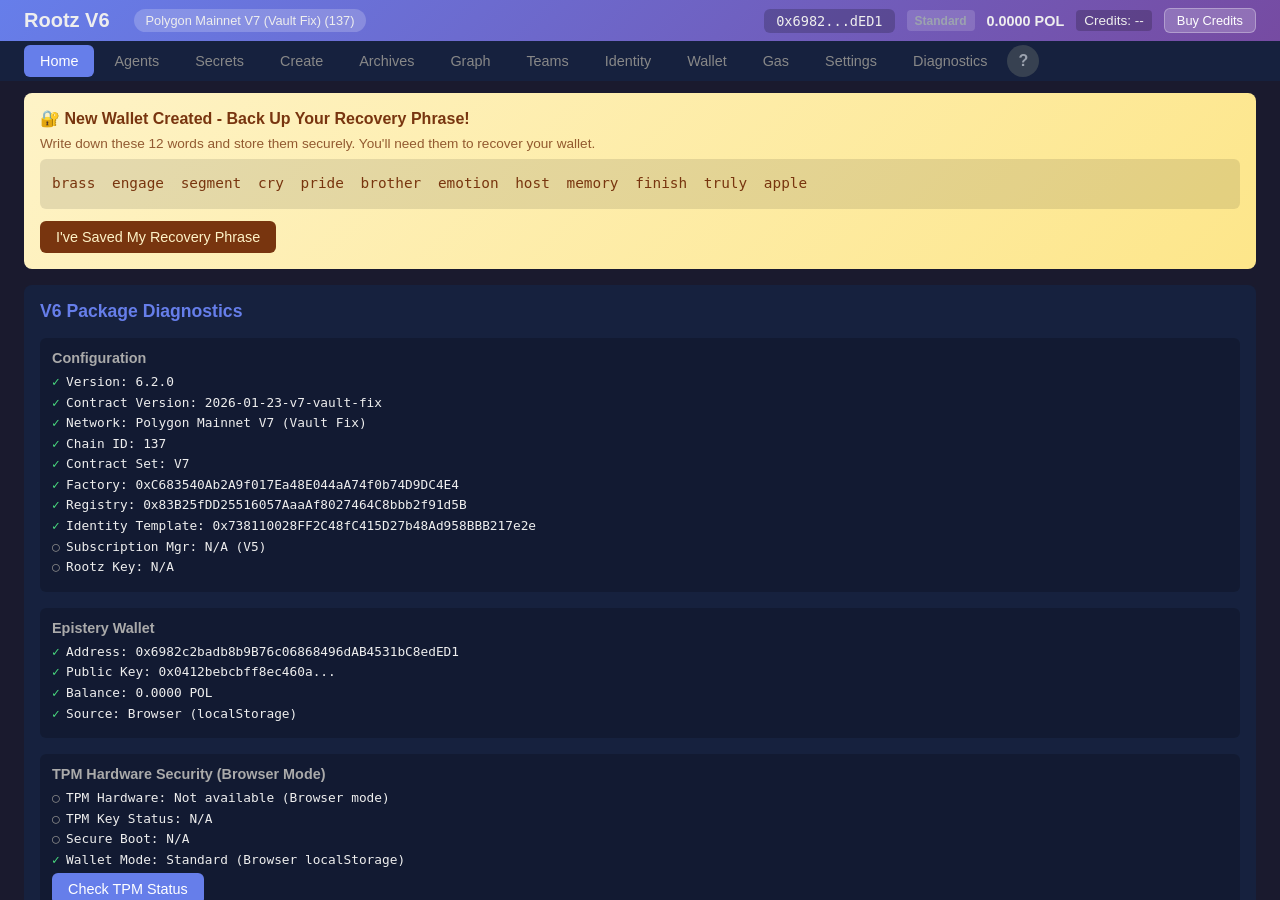
==== commit 365f14c8: "Deploy dashboard 2026-04-21-0649" ====
--- a/taskpane.html
+++ b/taskpane.html
@@ -7,7 +7,7 @@
 
   <!-- Office.js for Word Add-in integration -->
   <script src="https://appsforoffice.microsoft.com/lib/1/hosted/office.js"></script>
-  <script type="module" crossorigin src="./assets/index-DP-RvSxd.js"></script>
+  <script type="module" crossorigin src="./assets/index-Bz0zgaJ4.js"></script>
   <link rel="stylesheet" crossorigin href="./assets/index-CRIMobjy.css">
 </head>
 <body>
@@ -32,6 +32,7 @@
     <button data-tab="secrets">Secrets</button>
     <button data-tab="create">Create</button>
     <button data-tab="archives">Archives</button>
+    <button data-tab="graph">Graph</button>
     <button data-tab="teams">Teams</button>
     <button data-tab="identity">Identity</button>
     <button data-tab="wallet">Wallet</button>
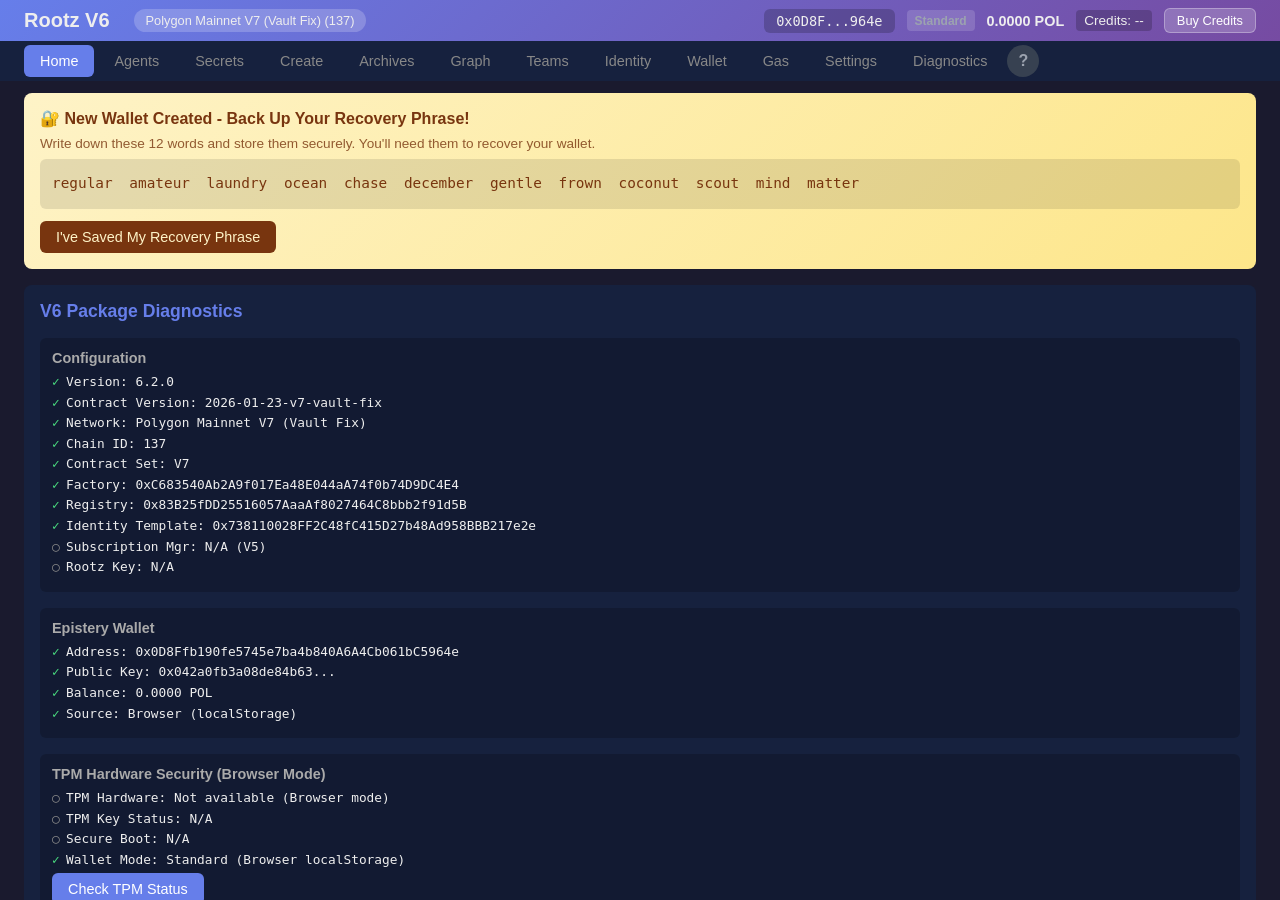
==== commit 9091a345: "Deploy dashboard 2026-04-21-0835" ====
--- a/taskpane.html
+++ b/taskpane.html
@@ -7,7 +7,7 @@
 
   <!-- Office.js for Word Add-in integration -->
   <script src="https://appsforoffice.microsoft.com/lib/1/hosted/office.js"></script>
-  <script type="module" crossorigin src="./assets/index-Bz0zgaJ4.js"></script>
+  <script type="module" crossorigin src="./assets/index-CtS-tNNM.js"></script>
   <link rel="stylesheet" crossorigin href="./assets/index-CRIMobjy.css">
 </head>
 <body>
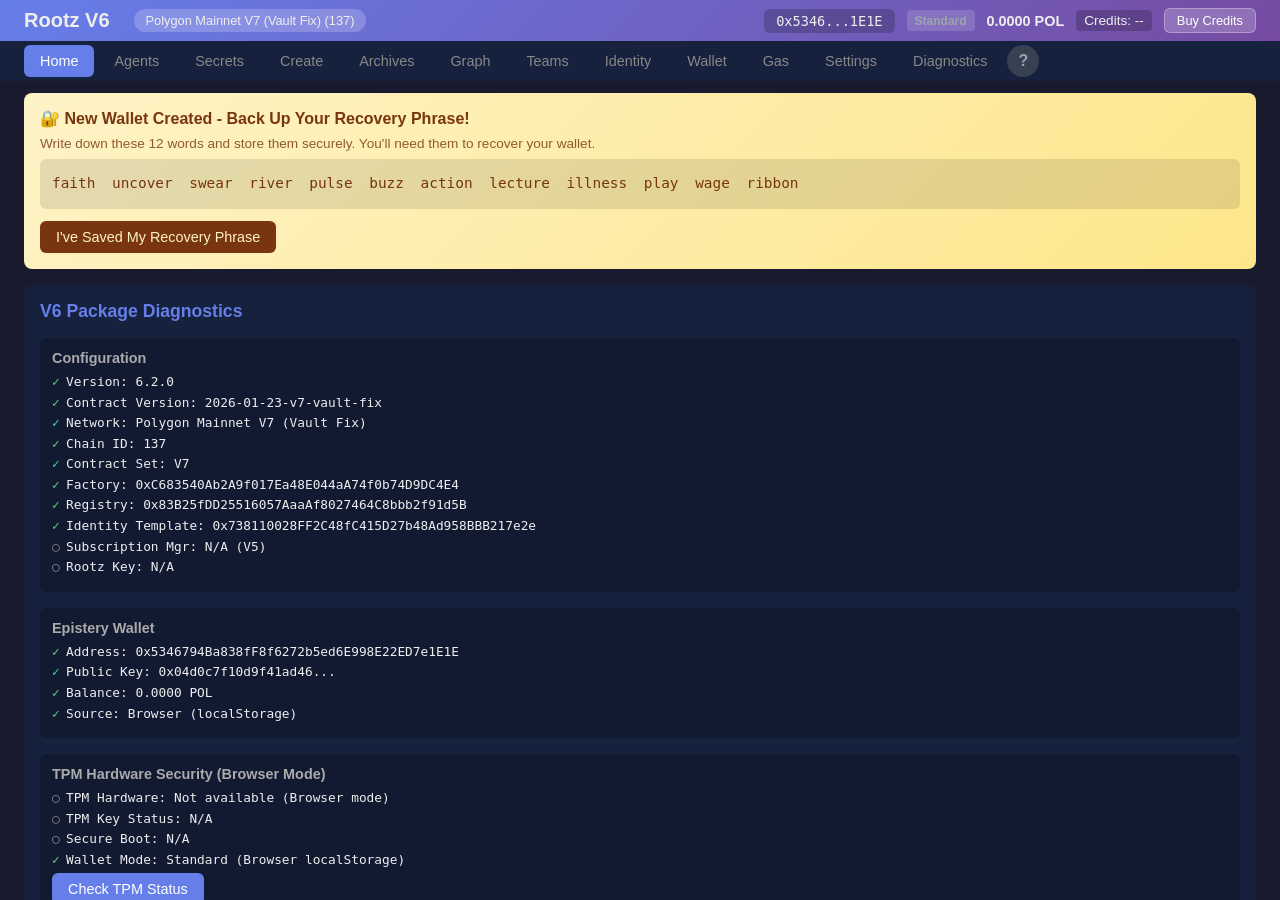
==== commit 03ffc10b: "Deploy dashboard 2026-04-30-1920" ====
--- a/taskpane.html
+++ b/taskpane.html
@@ -7,7 +7,7 @@
 
   <!-- Office.js for Word Add-in integration -->
   <script src="https://appsforoffice.microsoft.com/lib/1/hosted/office.js"></script>
-  <script type="module" crossorigin src="./assets/index-CtS-tNNM.js"></script>
+  <script type="module" crossorigin src="./assets/index-UJvslRBJ.js"></script>
   <link rel="stylesheet" crossorigin href="./assets/index-CRIMobjy.css">
 </head>
 <body>
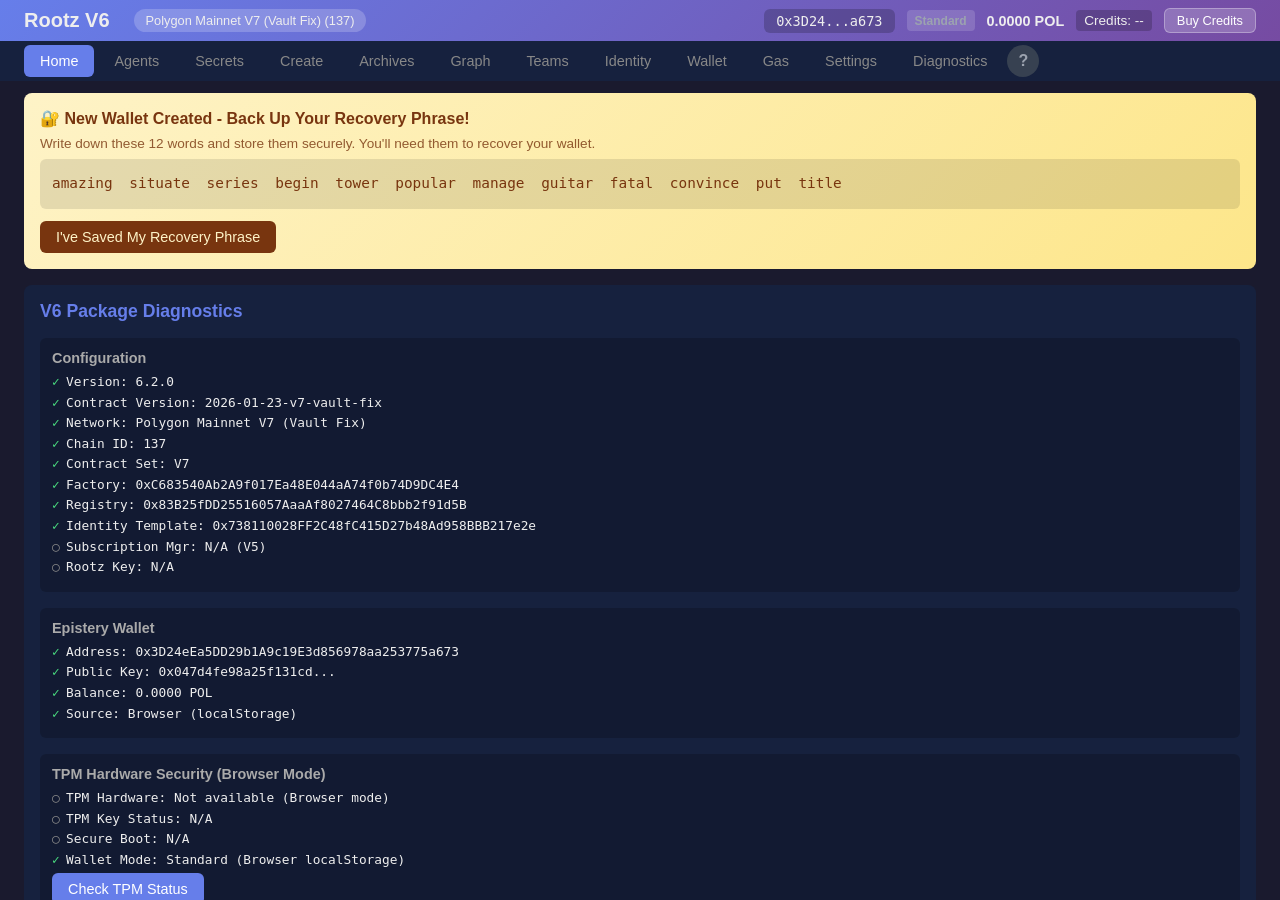
==== commit 745a113f: "drift capture 2026-08-25 from MCP-rootz-Relay:/var/www/dashboard Captured READ-ONLY: the deployed tr" ====
--- a/taskpane.html
+++ b/taskpane.html
@@ -7,7 +7,7 @@
 
   <!-- Office.js for Word Add-in integration -->
   <script src="https://appsforoffice.microsoft.com/lib/1/hosted/office.js"></script>
-  <script type="module" crossorigin src="./assets/index-UJvslRBJ.js"></script>
+  <script type="module" crossorigin src="./assets/index-EkBN_ibC.js"></script>
   <link rel="stylesheet" crossorigin href="./assets/index-CRIMobjy.css">
 </head>
 <body>
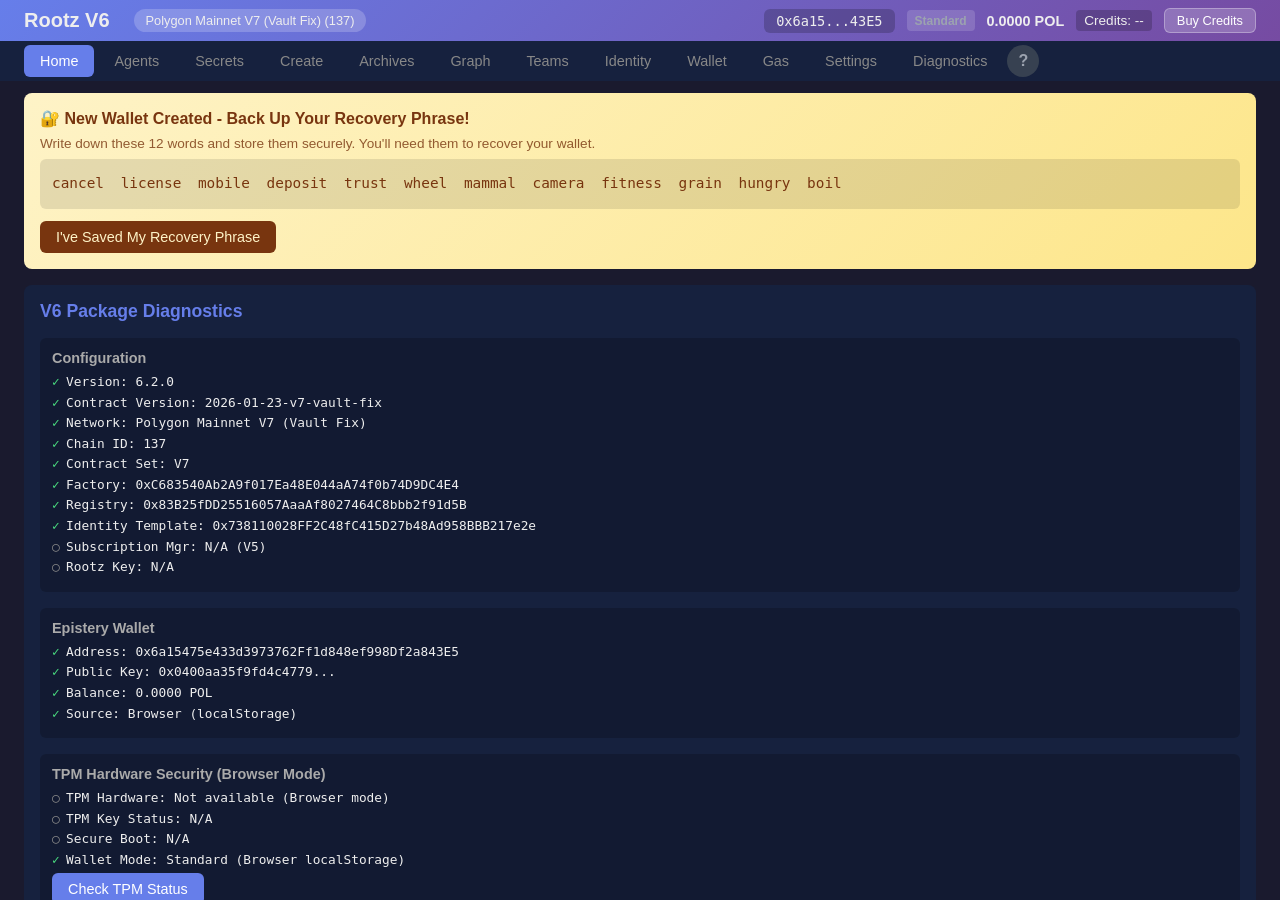
==== commit 53315de2: "Deploy dashboard from main 18bd613 — and remove the Pinata credentials from config.json The publishe" ====
--- a/taskpane.html
+++ b/taskpane.html
@@ -7,7 +7,7 @@
 
   <!-- Office.js for Word Add-in integration -->
   <script src="https://appsforoffice.microsoft.com/lib/1/hosted/office.js"></script>
-  <script type="module" crossorigin src="./assets/index-EkBN_ibC.js"></script>
+  <script type="module" crossorigin src="./assets/index-CVO6pzsg.js"></script>
   <link rel="stylesheet" crossorigin href="./assets/index-CRIMobjy.css">
 </head>
 <body>
